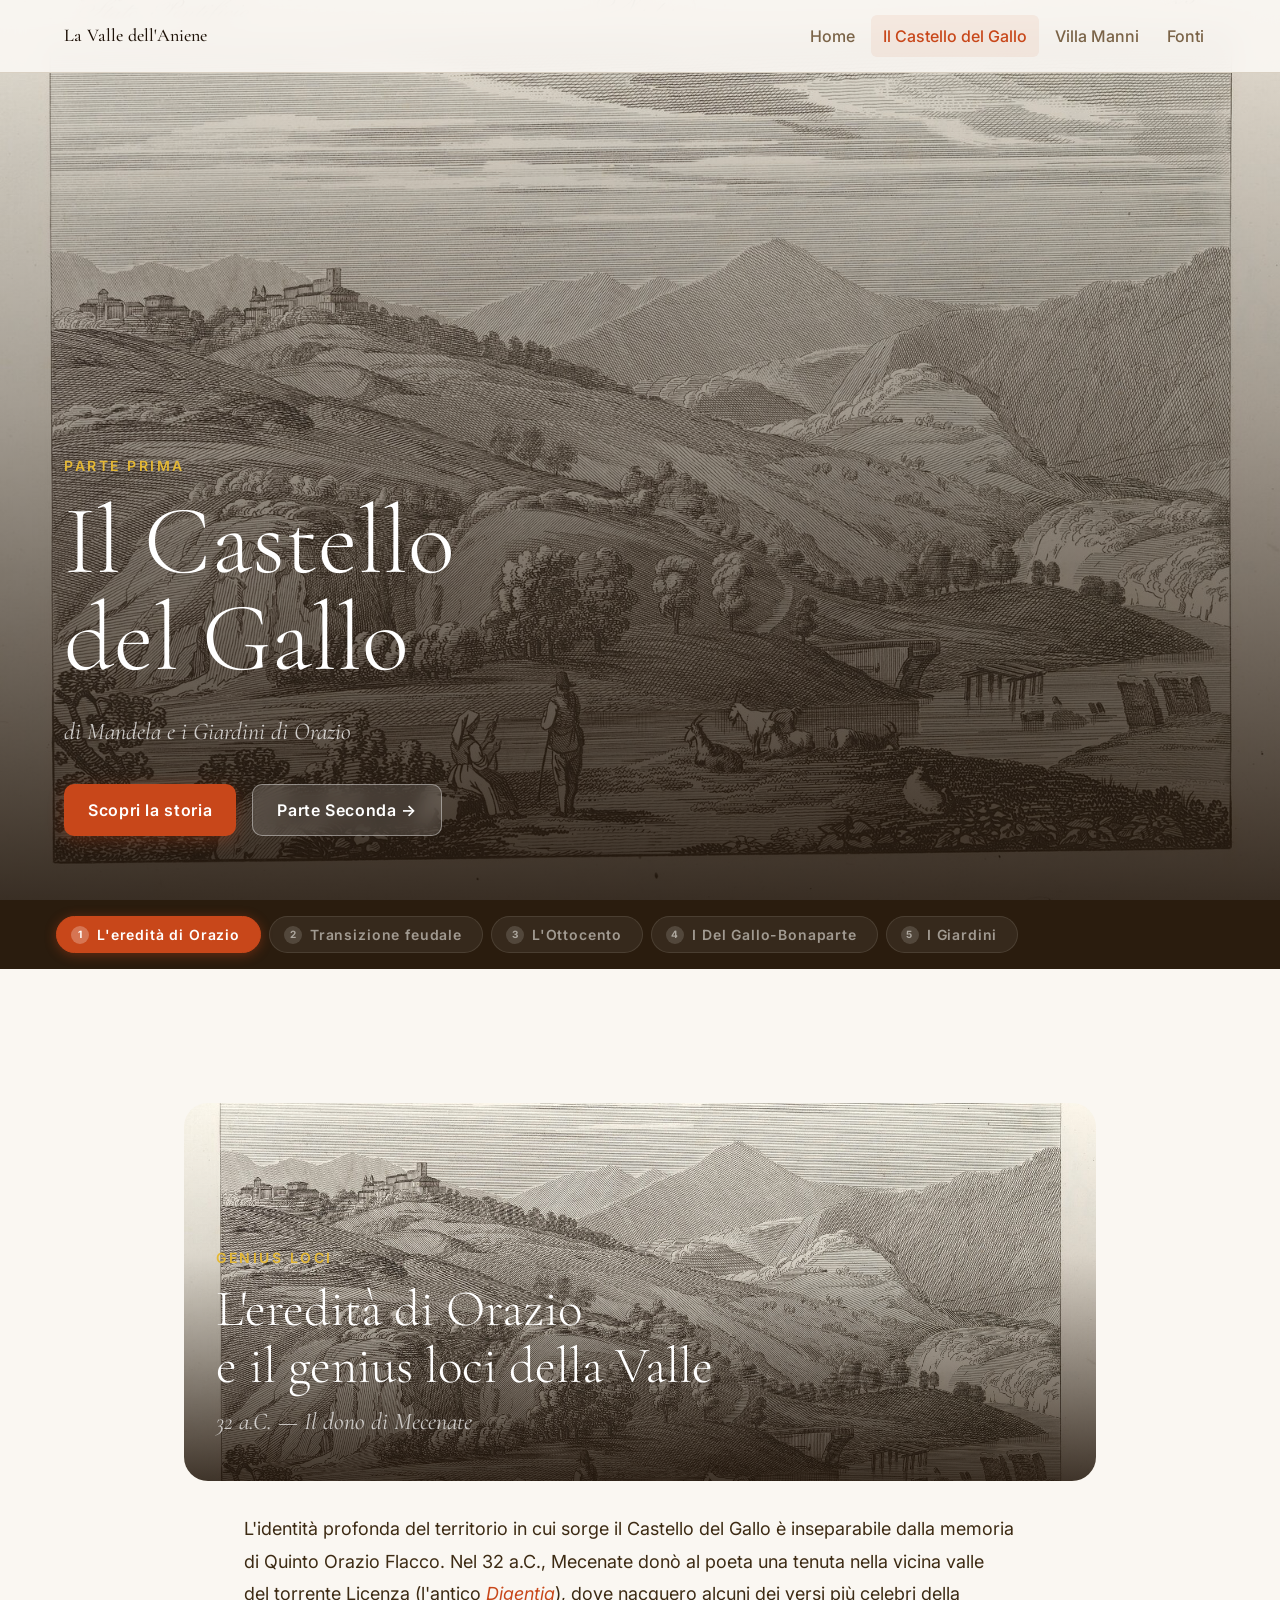
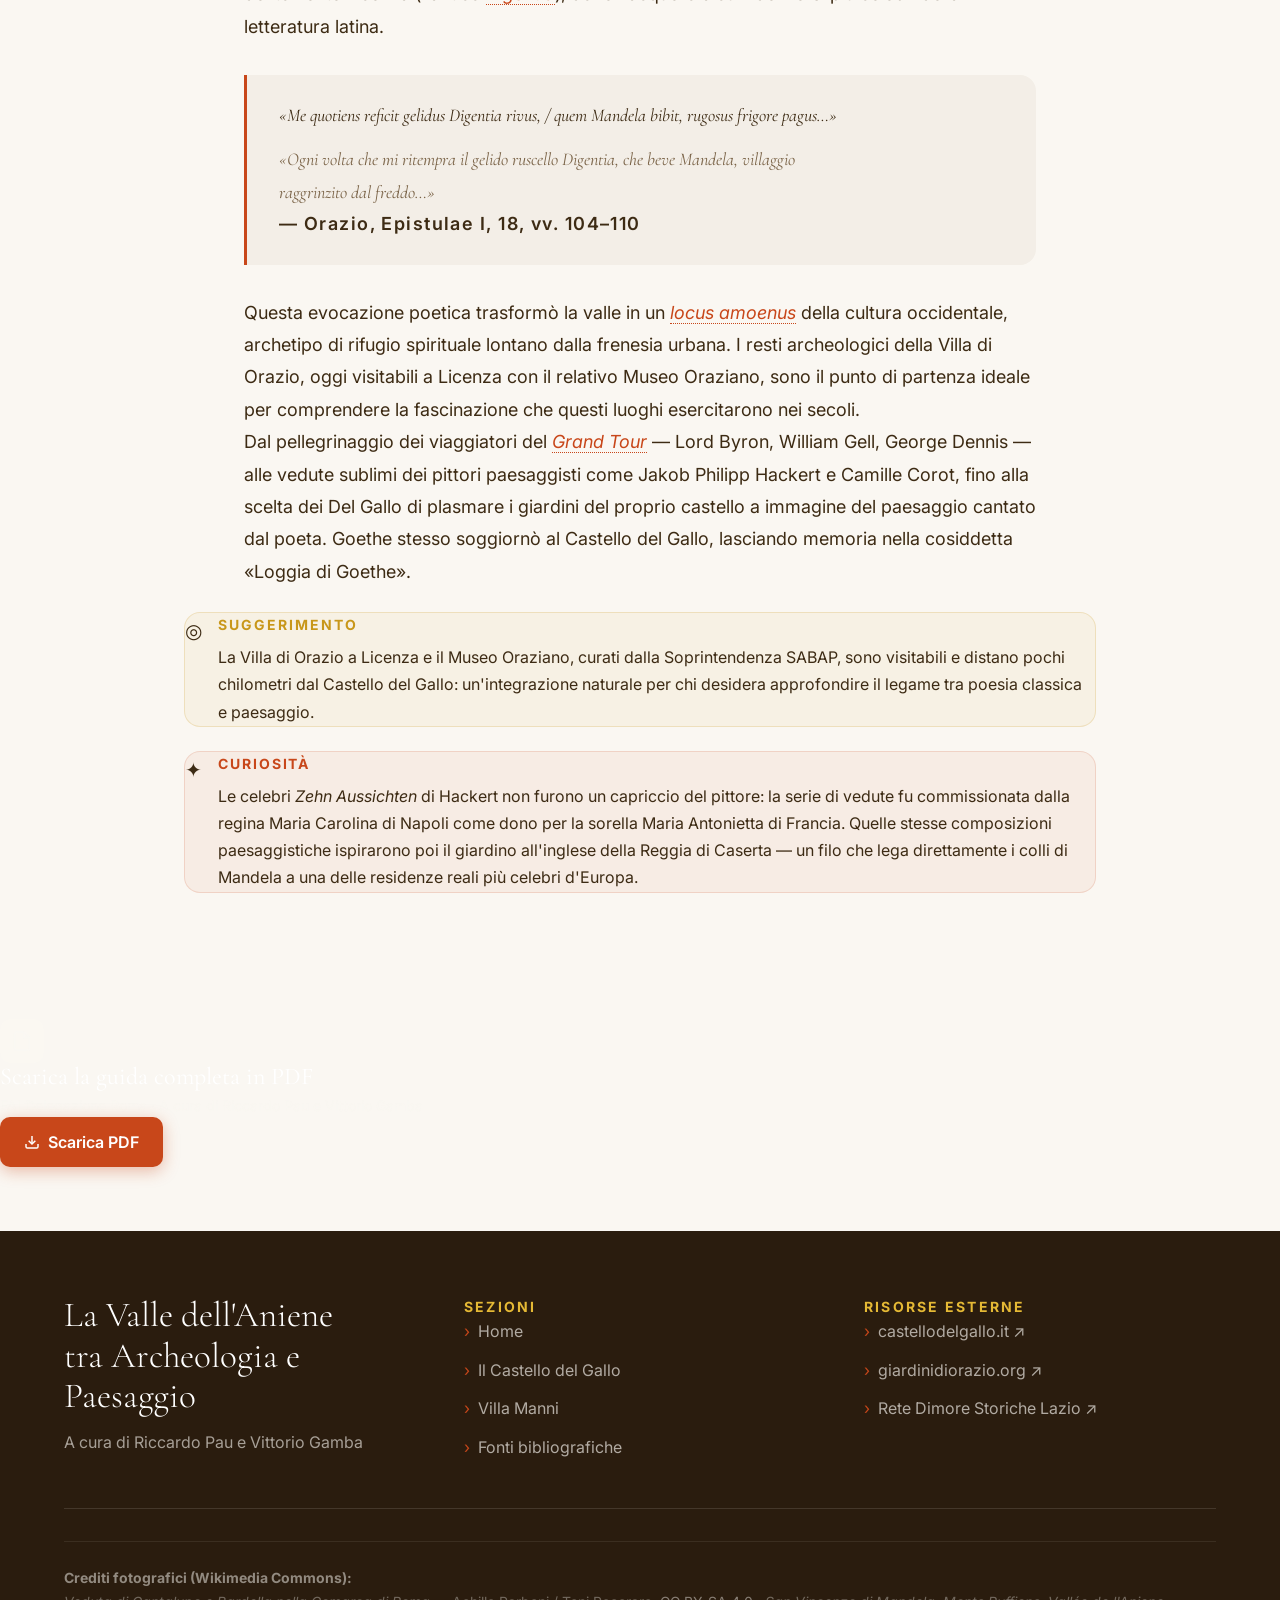
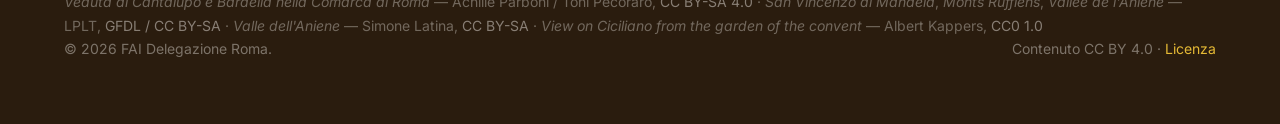
==== parte-prima.html @ 8fbff238 "Sito completo: Valle dell'Aniene — Guida Culturale FAI" ====
<!DOCTYPE html>
<html lang="it" data-theme="light">
<head>
  <meta charset="UTF-8"/>
  <meta name="viewport" content="width=device-width, initial-scale=1.0"/>
  <meta name="description" content="Il Castello del Gallo di Mandela e i Giardini di Orazio — Evoluzione storica, architettonica e paesaggistica nella Valle dell'Aniene."/>
  <title>Parte Prima — Il Castello del Gallo | FAI Valle dell'Aniene</title>
  <link rel="preconnect" href="https://fonts.googleapis.com"/>
  <link rel="preconnect" href="https://fonts.gstatic.com" crossorigin/>
  <link href="https://fonts.googleapis.com/css2?family=Cormorant+Garamond:ital,wght@0,300;0,400;0,500;0,600;1,300;1,400;1,500&family=Inter:wght@300;400;500;600&display=swap" rel="stylesheet"/>
  <link rel="stylesheet" href="css/style.css"/>
</head>
<body>

<!-- ══ HEADER ══════════════════════════════════════════════ -->
<header class="site-header" role="banner">
  <nav class="nav-inner" aria-label="Navigazione principale">
    <a href="index.html" class="nav-logo" aria-label="Valle dell'Aniene, homepage">
      <span class="nav-logo-text">
        <span class="title">La Valle dell'Aniene</span>
      </span>
    </a>
    <ul class="nav-links" role="list">
      <li><a href="index.html">Home</a></li>
      <li><a href="parte-prima.html" class="active">Il Castello del Gallo</a></li>
      <li><a href="parte-seconda.html">Villa Manni</a></li>
      <li><a href="index.html#bibliografia">Fonti</a></li>
    </ul>
    <button class="nav-menu-btn" aria-label="Apri menu" aria-expanded="false">
      <span></span><span></span><span></span>
    </button>
  </nav>
</header>

<!-- ══ HERO PARTE PRIMA ═════════════════════════════════════ -->
<section class="hero" aria-label="Hero Castello del Gallo">
  <div class="hero-bg" style="background-image:url('img/veduta-cantalupo-bardella.jpg')"></div>
  <div class="hero-overlay"></div>
  <div class="hero-content container--wide">
    <p class="hero-label">Parte Prima</p>
    <h1 class="hero-title">Il Castello<br>del Gallo</h1>
    <p class="hero-subtitle">di Mandela e i Giardini di Orazio</p>
    <div class="hero-cta-group">
      <a href="#orazio" class="btn btn-primary">Scopri la storia</a>
      <a href="parte-seconda.html" class="btn btn-outline">Parte Seconda →</a>
    </div>
  </div>
</section>

<!-- ══ TABS NAVIGAZIONE IN-PAGE ═══════════════════════════ -->
<nav class="sticky-tabs" aria-label="Sezioni della Parte Prima">
  <div class="tabs-inner">
    <button class="tab-btn active" data-tab="tab-orazio"><span class="tab-btn-num">1</span>L'eredità di Orazio</button>
    <button class="tab-btn" data-tab="tab-feudale"><span class="tab-btn-num">2</span>Transizione feudale</button>
    <button class="tab-btn" data-tab="tab-ottocento"><span class="tab-btn-num">3</span>L'Ottocento</button>
    <button class="tab-btn" data-tab="tab-dinasti"><span class="tab-btn-num">4</span>I Del Gallo-Bonaparte</button>
    <button class="tab-btn" data-tab="tab-giardini"><span class="tab-btn-num">5</span>I Giardini</button>
  </div>
</nav>

<!-- ══ PANNELLO 1 — ORAZIO ══════════════════════════════════ -->
<div class="page-panel active" id="tab-orazio">
  <section class="section section--cream" id="orazio">
    <div class="container">

      <!-- Immagine contestuale -->
      <div class="part-hero reveal" style="min-height:42vh;">
        <div class="part-hero-bg" style="background-image:url('img/veduta-cantalupo-bardella.jpg')"></div>
        <div class="part-hero-overlay"></div>
        <div class="part-hero-content">
          <p class="part-hero-num">Genius Loci</p>
          <h2 class="part-hero-title">L'eredità di Orazio<br>e il genius loci della Valle</h2>
          <p class="part-hero-sub">32 a.C. — Il dono di Mecenate</p>
        </div>
      </div>

      <div class="article-body">
        <p class="reveal">L'identità profonda del territorio in cui sorge il Castello del Gallo è inseparabile dalla memoria di Quinto Orazio Flacco. Nel 32 a.C., Mecenate donò al poeta una tenuta nella vicina valle del torrente Licenza (l'antico <span class="term" title="Affluente della Licenza, citato da Orazio nelle Epistole">Digentia</span>), dove nacquero alcuni dei versi più celebri della letteratura latina.</p>

        <div class="quote-block reveal">
          <p class="quote-text">«Me quotiens reficit gelidus Digentia rivus, / quem Mandela bibit, rugosus frigore pagus…»</p>
          <p class="quote-text" style="font-size:var(--text-base); margin-top:var(--sp-3); color:var(--text-muted);">«Ogni volta che mi ritempra il gelido ruscello Digentia, che beve Mandela, villaggio raggrinzito dal freddo…»</p>
          <p class="quote-source">— Orazio, Epistulae I, 18, vv. 104–110</p>
        </div>

        <p class="reveal">Questa evocazione poetica trasformò la valle in un <span class="term" title="Luogo ameno: paesaggio idilliaco della letteratura classica">locus amoenus</span> della cultura occidentale, archetipo di rifugio spirituale lontano dalla frenesia urbana. I resti archeologici della Villa di Orazio, oggi visitabili a Licenza con il relativo Museo Oraziano, sono il punto di partenza ideale per comprendere la fascinazione che questi luoghi esercitarono nei secoli.</p>

        <p class="reveal">Dal pellegrinaggio dei viaggiatori del <span class="term" title="Viaggio culturale europeo del XVII-XIX sec.">Grand Tour</span> — Lord Byron, William Gell, George Dennis — alle vedute sublimi dei pittori paesaggisti come Jakob Philipp Hackert e Camille Corot, fino alla scelta dei Del Gallo di plasmare i giardini del proprio castello a immagine del paesaggio cantato dal poeta. Goethe stesso soggiornò al Castello del Gallo, lasciando memoria nella cosiddetta «Loggia di Goethe».</p>
      </div>

      <div class="callout callout--suggerimento reveal">
        <span class="callout-icon">◎</span>
        <div>
          <p class="callout-label">Suggerimento</p>
          <p class="callout-text">La Villa di Orazio a Licenza e il Museo Oraziano, curati dalla Soprintendenza SABAP, sono visitabili e distano pochi chilometri dal Castello del Gallo: un'integrazione naturale per chi desidera approfondire il legame tra poesia classica e paesaggio.</p>
        </div>
      </div>

      <div class="callout callout--curiosita reveal">
        <span class="callout-icon">✦</span>
        <div>
          <p class="callout-label">Curiosità</p>
          <p class="callout-text">Le celebri <em>Zehn Aussichten</em> di Hackert non furono un capriccio del pittore: la serie di vedute fu commissionata dalla regina Maria Carolina di Napoli come dono per la sorella Maria Antonietta di Francia. Quelle stesse composizioni paesaggistiche ispirarono poi il giardino all'inglese della Reggia di Caserta — un filo che lega direttamente i colli di Mandela a una delle residenze reali più celebri d'Europa.</p>
        </div>
      </div>

    </div>
  </section>
</div>

<!-- ══ PANNELLO 2 — FEUDALE ════════════════════════════════ -->
<div class="page-panel" id="tab-feudale">
  <section class="section section--cream" id="feudale">
    <div class="container">
      <div class="section-header">
        <p class="section-label reveal">Storia medievale</p>
        <h2 class="section-title reveal">Transizione feudale:<br>da Bardella a Mandela</h2>
      </div>

      <div class="cards-grid">
        <article class="card-3d">
          <img class="card-img" src="img/san-vincenzo-mandela.jpg" alt="Mandela — borgo medievale" loading="lazy"/>
          <div class="card-body">
            <span class="card-tag">XII sec.</span>
            <h3 class="card-title">L'egemonia Orsini</h3>
            <p class="card-text">Con l'abbandono della villa imperiale e l'insediamento di cenobi nell'orbita dell'Abbazia di Subiaco, i centri di potere si spostarono alle alture impervie. Alla fine del XII secolo, papa Celestino III concesse il castello in feudo agli Orsini di Vicovaro.</p>
          </div>
        </article>

        <article class="card-3d">
          <img class="card-img" src="img/san-vincenzo-mandela.jpg" alt="Castello del Gallo, torre medievale" loading="lazy"/>
          <div class="card-body">
            <span class="card-tag">XVII sec.</span>
            <h3 class="card-title">La grande crisi finanziaria</h3>
            <p class="card-text">Nel XVII secolo gli Orsini, oberati dai debiti, cedettero i feudi. Nel 1650, la famiglia Palazzolo acquisì i diritti su Bardella e Cantalupo. Nel 1659, Margherita Palazzolo rivendette alla famiglia portoghese dei Nunez Sanchez, elevata a marchesato.</p>
          </div>
        </article>
      </div>

      <div class="article-body">
        <div class="callout callout--curiosita reveal">
          <span class="callout-icon">✦</span>
          <div>
            <p class="callout-label">Curiosità</p>
            <p class="callout-text">Nel 1783, il Castello ospitò papa Pio VI, già abate di Subiaco, a testimonianza del persistente legame tra il maniero e il potere ecclesiastico. Prima degli Orsini, il castello era stato proprietà degli Abati di Subiaco, gravitando nell'orbita delle abbazie di Farfa e Subiaco, entrambe legate alla potente Abbazia di Cluny. Furono i monaci a introdurre la coltivazione dell'olivo: una tradizione ancora viva nelle 1800 piante dell'azienda agricola dei Del Gallo.</p>
          </div>
        </div>

        <p class="reveal">I Nunez trasformarono il maniero in dimora signorile, eressero la <strong>chiesa barocca di San Vincenzo Ferrer</strong> (1726, progetto di Girolamo Theodoli, affreschi di Michelangelo Cerruti e Giovanni Odazzi) e crearono un giardino pensile d'ispirazione persiana e islamica con siepi curate e cisterne medievali.</p>

        <p class="reveal">L'opposizione degli Orsini (1660) innescò un conflitto legale che si trascinò per oltre un secolo e mezzo, risolvendosi solo nel 1821 quando i Nunez persero la titolarità a favore dei fratelli Prosperi.</p>
      </div>
    </div>
  </section>
</div>

<!-- ══ PANNELLO 3 — OTTOCENTO ══════════════════════════════ -->
<div class="page-panel" id="tab-ottocento">
  <section class="section section--cream" id="ottocento">
    <div class="container">
      <div class="section-header">
        <p class="section-label reveal">XIX secolo</p>
        <h2 class="section-title reveal">L'Ottocento:<br>da fortezza a <em>cenacolo romantico</em></h2>
      </div>

      <div class="article-body">
        <h2 class="reveal">L'ingresso dei Del Gallo</h2>
        <p class="reveal">Nel 1835, i Prosperi rinunciarono ai propri diritti a favore del Marchese Del Gallo, che aveva già acquisito il feudo di Roccagiovine nel 1824. Con i nuovi proprietari — insigniti del predicato «Del Gallo di Roccagiovine» — il borgo abbandonò il nome medievale di Bardella per recuperare ufficialmente il <strong>toponimo oraziano di Mandela</strong>.</p>

        <h2 class="reveal">L'innesto della dinastia Bonaparte</h2>
        <p class="reveal">Il punto di svolta culturale si materializzò con il matrimonio del marchese Alessandro Del Gallo di Roccagiovine (Roma 1826 – Roma 1892) con <strong>Giulia Bonaparte</strong> (Villa Paolina, Roma, 6 giugno 1830 – Roma, 28 ottobre 1900). Il suo casato la poneva all'incrocio di due rami napoleonidi: per parte paterna era nipote di Luciano Bonaparte, principe di Canino; per parte materna discendeva da Giuseppe Bonaparte, re di Napoli e di Spagna. Questa doppia ascendenza la rendeva cugina di Napoleone III.</p>

        <div class="callout callout--curiosita reveal">
          <span class="callout-icon">✦</span>
          <div>
            <p class="callout-label">Curiosità</p>
            <p class="callout-text">Sotto la chiesa di San Vincenzo Ferrer si trova la cripta della famiglia Del Gallo, dove riposano figure di rilievo nella storia di Roma e d'Europa: Luigi del Gallo, grande mecenate della Roma ottocentesca; Julie Bonaparte, fondatrice del celebre salotto letterario; e un altro Luigi, vescovo e segretario personale di quattro pontefici. Lo «Scalone Egizio» evoca la passione della famiglia per i viaggi esotici.</p>
          </div>
        </div>
      </div>
    </div>
  </section>
</div>

<!-- ══ PANNELLO 4 — DINASTI ════════════════════════════════ -->
<div class="page-panel" id="tab-dinasti">
  <section class="section section--cream" id="dinasti">
    <div class="container">
      <div class="section-header">
        <p class="section-label reveal">Il salotto europeo</p>
        <h2 class="section-title reveal">Julie Bonaparte<br>e il <em>cenacolo intellettuale</em></h2>
      </div>

      <div class="part-hero reveal">
        <div class="part-hero-bg" style="background-image:url('img/veduta-cantalupo-bardella.jpg')"></div>
        <div class="part-hero-overlay"></div>
        <div class="part-hero-content">
          <p class="part-hero-num">1850 – 1900</p>
          <h2 class="part-hero-title">Il salotto europeo di Julie</h2>
          <p class="part-hero-sub">142 rue de Grenelle-Saint-Germain, Parigi</p>
        </div>
      </div>

      <div class="article-body">
        <p class="reveal">Formatasi in un ambiente di intenso fermento intellettuale, Julie costruì nel corso degli anni Cinquanta e Sessanta un <strong>salotto di prima grandezza</strong> nel suo hôtel particulier al 142 di rue de Grenelle-Saint-Germain a Parigi, dove ogni venerdì sera si davano convegno l'Imperatrice Eugenia in persona, ministri, diplomatici e letterati.</p>

        <p class="reveal">Tra i frequentatori documentati: lo storico e filosofo <strong>Ernest Renan</strong>, il critico Charles-Augustin Sainte-Beuve, lo scrittore Jules Barbey d'Aurevilly e il ministro Adolphe Billault. Liszt e Gounod sono tradizionalmente citati tra gli ospiti musicali.</p>

        <div class="callout callout--curiosita reveal">
          <span class="callout-icon">✦</span>
          <div>
            <p class="callout-label">Curiosità</p>
            <p class="callout-text">Ernest Renan fu tra i più assidui frequentatori. La sua devozione al luogo è rimasta impressa nella risposta che diede nel 1877 a un giornalista che gli chiedeva se fosse bonapartista: «Je suis surtout roccagioviniste». La corrispondenza tra Julie e Renan è conservata al Musée de la Vie Romantique di Parigi. Il borgo di Mandela gli ha dedicato la propria biblioteca comunale.</p>
          </div>
        </div>

        <p class="reveal">Con la caduta di Napoleone III nel settembre 1870, Alessandro e Julie lasciarono Parigi. Il salotto si sdoppiò: nella stagione invernale trovò dimora stabile nel Palazzo Roccogiovine al Foro Traiano a Roma, mentre in estate si trasferiva nel <strong>Giardino d'Inverno del castello di Mandela</strong>. Dal 1870 al 1900, Julie riunì i direttori e i pensionari dell'Académie de France à Rome e i più influenti intellettuali francesi di passaggio nella capitale.</p>

        <div class="callout callout--curiosita reveal">
          <span class="callout-icon">✦</span>
          <div>
            <p class="callout-label">Curiosità</p>
            <p class="callout-text">Il figlio primogenito Luciano Del Gallo di Roccagiovine (1853–1917) fu fondatore della Scuola Militare equestre di Tor di Quinto — per la quale donò i cinquanta ettari di terreno — e Senatore del Regno. Nel 1897 sposò la contessa Valeria von Wagner (Stoccarda 1870 – Roma 1943), nipote del poeta Johann Wolfgang von Goethe.</p>
          </div>
        </div>

        <p class="reveal">Nella sala da pranzo del castello è conservato il <strong>fortepiano proveniente dal Palais des Tuileries</strong>, dono di Napoleone III alla cugina.</p>
      </div>
    </div>
  </section>
</div>

<!-- ══ PANNELLO 5 — GIARDINI ═══════════════════════════════ -->
<div class="page-panel" id="tab-giardini">
  <section class="section section--cream" id="giardini">
    <div class="container">
      <div class="section-header">
        <p class="section-label reveal">Il paesaggio</p>
        <h2 class="section-title reveal">I nuovi «Giardini di Orazio»:<br><em>il mito che si fa botanica</em></h2>
      </div>

      <div class="article-body">
        <p class="reveal">L'eredità più duratura dell'avvento dei Del Gallo-Bonaparte è di natura paesaggistica. Quando nel 1870 Alessandro e Julie lasciarono Parigi, decisero di ridisegnare il terreno attorno al castello. Sulle pendici della collina concepirono un <strong>bosco romantico d'ispirazione francese</strong>, mentre più in alto progettarono un giardino paesaggistico all'inglese fondato sull'estetica del <span class="term" title="Categoria estetica del XVIII sec.: grandiosità che suscita timore reverenziale">sublime</span> e del <span class="term" title="Categoria estetica del XVIII sec.: bellezza pittoresca e irregolare">pittoresco</span>.</p>

        <p class="reveal">L'impianto arboreo fu delineato con imponenti quinte scenografiche di alberi ad alto fusto, sapientemente disposti per guidare lo sguardo verso i monti circostanti. Furono piantati fitti filari di cipressi e, soprattutto, una vastissima concentrazione di lecci e querce destinati a diventare ultrasecolari. Questa composizione <strong>specchiava la vegetazione evocata da Orazio</strong> nelle Epistole, dove il poeta citava le querce e i lecci che «fornivano ghiande alla mandria e fitta ombra al padrone».</p>

        <div class="gallery">
          <div class="gallery-item">
            <img src="img/valle-aniene-panorama.jpg" alt="Giardini di Orazio, Mandela" loading="lazy"/>
          </div>
          <div class="gallery-item">
            <img src="img/san-vincenzo-mandela.jpg" alt="Mandela, veduta" loading="lazy"/>
          </div>
          <div class="gallery-item">
            <img src="img/valle-aniene-panorama.jpg" alt="Val d'Aniene" loading="lazy"/>
          </div>
        </div>

        <h2 class="reveal">Il Roseto Bonaparte</h2>
        <p class="reveal">All'interno delle mura, per iniziativa personale di Julie, fu istituito il <strong>Roseto Bonaparte</strong>: uno spazio di raccoglimento floreale di matrice francese che accostava il rigore delle rovine medievali all'estetica effimera della fioritura delle rose. Il roseto è attualmente in fase di restauro con fondi PNRR, con varietà di rose antiche e rare provenienti dal Castello della Malmaison, dimora di Giuseppina Beauharnais.</p>

        <div class="callout callout--suggerimento reveal">
          <span class="callout-icon">◎</span>
          <div>
            <p class="callout-label">Suggerimento</p>
            <p class="callout-text">Il Castello del Gallo è valorizzato dalla <strong>Rete Dimore Storiche Lazio</strong> e dal circuito dei <strong>Grandi Giardini Italiani</strong>. Visitabile tramite visite guidate ed eventi culturali. Sito ufficiale: <a href="https://www.castellodelgallo.it" target="_blank" rel="noopener" style="color:var(--fai-orange)">castellodelgallo.it</a></p>
          </div>
        </div>
      </div>
    </div>
  </section>
</div>


    <!-- PDF Download -->
    <div class="pdf-bar reveal">
      <div class="pdf-icon">
        <svg width="22" height="22" viewBox="0 0 24 24" fill="none" stroke="rgba(250,247,242,0.80)" stroke-width="1.8">
          <path d="M14 2H6a2 2 0 0 0-2 2v16a2 2 0 0 0 2 2h12a2 2 0 0 0 2-2V8z"/><polyline points="14 2 14 8 20 8"/>
        </svg>
      </div>
      <p class="pdf-bar-title">Scarica la guida completa in PDF</p>
      <p class="pdf-bar-meta">FAI Delegazione Roma &middot; A cura di Riccardo Pau e Vittorio Gamba</p>
      <a href="guida-valle-aniene.pdf" download="Guida-Valle-Aniene-FAI.pdf" class="btn-pdf">
        <svg width="16" height="16" viewBox="0 0 24 24" fill="none" stroke="currentColor" stroke-width="2.2">
          <path d="M21 15v4a2 2 0 0 1-2 2H5a2 2 0 0 1-2-2v-4"/>
          <polyline points="7 10 12 15 17 10"/>
          <line x1="12" y1="15" x2="12" y2="3"/>
        </svg>
        Scarica PDF
      </a>
    </div>    </div>
    <div style="padding-bottom:var(--sp-16);"></div>

<!-- ══ LIGHTBOX ═════════════════════════════════════════════ -->
<div class="lightbox" role="dialog" aria-label="Visualizzatore immagine">
  <button class="lightbox-close" aria-label="Chiudi">✕</button>
  <img class="lightbox-img" src="" alt=""/>
</div>

<!-- ══ FOOTER ════════════════════════════════════════════════ -->
<footer class="site-footer" role="contentinfo">
  <div class="footer-inner">
    <div class="footer-top">
      <div class="footer-brand">
        <p class="footer-brand-name">La Valle dell'Aniene<br>tra Archeologia e Paesaggio</p>
        <p class="footer-tagline">A cura di Riccardo Pau e Vittorio Gamba</p>
      </div>
      <div>
        <p class="footer-col-title">Sezioni</p>
        <ul class="footer-links" role="list">
          <li><a href="index.html">Home</a></li>
          <li><a href="parte-prima.html">Il Castello del Gallo</a></li>
          <li><a href="parte-seconda.html">Villa Manni</a></li>
          <li><a href="index.html#bibliografia">Fonti bibliografiche</a></li>
        </ul>
      </div>
      <div>
        <p class="footer-col-title">Risorse esterne</p>
        <ul class="footer-links" role="list">
          <li><a href="https://www.castellodelgallo.it" target="_blank" rel="noopener">castellodelgallo.it ↗</a></li>
          <li><a href="https://www.giardinidiorazio.org" target="_blank" rel="noopener">giardinidiorazio.org ↗</a></li>
          <li><a href="https://www.retedimorestorichelazio.it" target="_blank" rel="noopener">Rete Dimore Storiche Lazio ↗</a></li>
        </ul>
      </div>
    </div>
    <div class="footer-credits" style="padding-top:var(--sp-6);border-top:1px solid rgba(250,247,242,0.08);margin-top:var(--sp-6);">
      <p style="font-size:var(--text-xs);color:rgba(250,247,242,0.35);line-height:1.7;">
        <strong style="color:rgba(250,247,242,0.50);">Crediti fotografici (Wikimedia Commons):</strong><br>
        <em>Veduta di Cantalupo e Bardella nella Comarca di Roma</em> — Achille Parboni / Toni Pecoraro, 
        <a href="https://commons.wikimedia.org/wiki/File:Veduta_di_Cantalupo_e_Bardella_nella_Comarca_di_Roma.jpg" target="_blank" rel="noopener" style="color:rgba(250,247,242,0.45);">CC BY-SA 4.0</a> ·
        <em>San Vincenzo di Mandela</em>, <em>Monts Ruffiens</em>, <em>Vallée de l'Aniene</em> — LPLT, 
        <a href="https://commons.wikimedia.org/wiki/Commons:GNU_Free_Documentation_License" target="_blank" rel="noopener" style="color:rgba(250,247,242,0.45);">GFDL / CC BY-SA</a> ·
        <em>Valle dell'Aniene</em> — Simone Latina, 
        <a href="https://creativecommons.org/licenses/by-sa/4.0/" target="_blank" rel="noopener" style="color:rgba(250,247,242,0.45);">CC BY-SA</a> ·
        <em>View on Ciciliano from the garden of the convent</em> — Albert Kappers, 
        <a href="https://creativecommons.org/publicdomain/zero/1.0/" target="_blank" rel="noopener" style="color:rgba(250,247,242,0.45);">CC0 1.0</a>
      </p>
    </div>
    <div class="footer-bottom">
      <p class="footer-copyright">© 2026 FAI Delegazione Roma.</p>
      <p class="footer-license">Contenuto CC BY 4.0 · <a href="https://creativecommons.org/licenses/by/4.0/deed.it" target="_blank" rel="noopener">Licenza</a></p>
    </div>
  </div>
</footer>

<button class="back-to-top" aria-label="Torna in cima">
  <svg width="20" height="20" viewBox="0 0 24 24" fill="none" stroke="currentColor" stroke-width="2.5"><path d="M18 15l-6-6-6 6"/></svg>
</button>

<script src="js/main.js"></script>
</body>
</html>
---- css/style.css ----
/* =========================================================
   FAI — La Valle dell'Aniene tra Archeologia e Paesaggio
   Palette FAI: Arancio #C8471A + Avorio/Crema + Marrone scuro
   ========================================================= */

/* ── FONT ─────────────────────────────────────────────── */
@import url('https://fonts.googleapis.com/css2?family=Cormorant+Garamond:ital,wght@0,300;0,400;0,500;0,600;1,300;1,400;1,500&family=Inter:wght@300;400;500;600&display=swap');

/* ── TOKENS ───────────────────────────────────────────── */
:root {
  /* Colori FAI */
  --fai-orange:   #C8471A;
  --fai-orange-d: #9E3210;
  --fai-orange-l: #E8632E;
  --fai-cream:    #FAF7F2;
  --fai-cream-2:  #F3EEE7;
  --fai-cream-3:  #E9E2D7;
  --fai-brown:    #2A1C0E;
  --fai-brown-m:  #5C3D1A;
  --fai-brown-l:  #8B6239;
  --fai-gold:     #C8971A;
  --fai-gold-l:   #E5B935;
  --fai-divider:  #D9D0C2;

  /* Text */
  --text-primary:  #1E1208;
  --text-body:     #3D2B14;
  --text-muted:    #7A6347;
  --text-faint:    #B09A7E;
  --text-inverse:  #FAF7F2;

  /* Type scale */
  --text-xs:   clamp(0.75rem,  0.7rem + 0.25vw, 0.875rem);
  --text-sm:   clamp(0.875rem, 0.8rem + 0.35vw, 1rem);
  --text-base: clamp(1rem,     0.95rem + 0.25vw, 1.125rem);
  --text-lg:   clamp(1.125rem, 1rem + 0.75vw,   1.5rem);
  --text-xl:   clamp(1.5rem,   1.2rem + 1.25vw,  2.25rem);
  --text-2xl:  clamp(2rem,     1.2rem + 2.5vw,   3.5rem);
  --text-3xl:  clamp(2.5rem,   1rem + 4vw,       5rem);
  --text-hero: clamp(3rem,     0.5rem + 7vw,     7rem);

  /* Spacing */
  --sp-1: 0.25rem; --sp-2: 0.5rem;  --sp-3: 0.75rem;
  --sp-4: 1rem;    --sp-6: 1.5rem;  --sp-8: 2rem;
  --sp-10: 2.5rem; --sp-12: 3rem;   --sp-16: 4rem;
  --sp-20: 5rem;   --sp-24: 6rem;   --sp-32: 8rem;

  /* Radii & shadows */
  --r-sm:  0.375rem;
  --r-md:  0.625rem;
  --r-lg:  1rem;
  --r-xl:  1.5rem;
  --shadow-card: 0 4px 24px rgba(42,28,14,0.10), 0 1px 4px rgba(42,28,14,0.06);
  --shadow-hover: 0 16px 48px rgba(42,28,14,0.18), 0 4px 12px rgba(42,28,14,0.10);
  --transition: 260ms cubic-bezier(0.16,1,0.3,1);

  /* Layout */
  --content-narrow:  640px;
  --content-default: 960px;
  --content-wide:    1200px;

  /* Fonts */
  --font-display: 'Cormorant Garamond', Georgia, serif;
  --font-body:    'Inter', system-ui, sans-serif;
}

/* ── RESET ────────────────────────────────────────────── */
*,*::before,*::after { box-sizing:border-box; margin:0; padding:0; }
html {
  -webkit-font-smoothing: antialiased;
  text-size-adjust: none;
  scroll-behavior: smooth;
  scroll-padding-top: 80px;
}
body {
  font-family: var(--font-body);
  font-size: var(--text-base);
  color: var(--text-body);
  background: var(--fai-cream);
  min-height: 100dvh;
  line-height: 1.65;
}
img, video { display:block; max-width:100%; height:auto; }
h1,h2,h3,h4,h5,h6 { text-wrap:balance; line-height:1.15; font-family:var(--font-display); }
p,li,figcaption { text-wrap:pretty; }
ul[role=list],ol[role=list] { list-style:none; }
button { cursor:pointer; background:none; border:none; font:inherit; color:inherit; }
a { color:inherit; text-decoration:none; }

@media (prefers-reduced-motion:reduce) {
  *,*::before,*::after {
    animation-duration:.01ms!important; transition-duration:.01ms!important;
  }
}

/* ── UTILITY ──────────────────────────────────────────── */
.container {
  width:100%; max-width:var(--content-default);
  margin-inline:auto; padding-inline:var(--sp-6);
}
.container--wide { max-width:var(--content-wide); }
.container--narrow { max-width:var(--content-narrow); }
.sr-only { position:absolute;width:1px;height:1px;padding:0;margin:-1px;overflow:hidden;clip:rect(0,0,0,0);white-space:nowrap;border-width:0; }

/* ── HEADER / NAV ─────────────────────────────────────── */
.site-header {
  position: fixed;
  top: 0; left: 0; right: 0;
  z-index: 100;
  background: rgba(250,247,242,0.92);
  backdrop-filter: blur(12px);
  -webkit-backdrop-filter: blur(12px);
  border-bottom: 1px solid var(--fai-divider);
  transition: box-shadow var(--transition);
}
.site-header.scrolled { box-shadow: 0 2px 20px rgba(42,28,14,0.10); }

.nav-inner {
  display: flex;
  align-items: center;
  gap: var(--sp-8);
  height: 72px;
  max-width: var(--content-wide);
  margin-inline: auto;
  padding-inline: var(--sp-6);
}

.nav-logo {
  display: flex;
  align-items: center;
  gap: var(--sp-3);
  flex-shrink: 0;
  text-decoration: none;
}
.nav-logo-icon {
  display: none;
}
.nav-logo-text {
  display: flex;
  flex-direction: column;
  line-height: 1.1;
}
.nav-logo-text .label {
  display: none;
}
.nav-logo-text .title {
  font-size: var(--text-base);
  font-family: var(--font-display);
  font-weight: 500;
  color: var(--text-primary);
  letter-spacing: 0.01em;
}

.nav-links {
  display: flex;
  align-items: center;
  gap: var(--sp-1);
  margin-left: auto;
  list-style: none;
}
.nav-links a {
  display: block;
  padding: var(--sp-2) var(--sp-3);
  font-size: var(--text-sm);
  font-weight: 500;
  color: var(--text-muted);
  border-radius: var(--r-sm);
  transition: color var(--transition), background var(--transition);
}
.nav-links a:hover, .nav-links a.active {
  color: var(--fai-orange);
  background: rgba(200,71,26,0.07);
}

.nav-menu-btn {
  display: none;
  flex-direction: column;
  gap: 5px;
  width: 32px; height: 32px;
  align-items: center;
  justify-content: center;
  border-radius: var(--r-sm);
  margin-left: auto;
}
.nav-menu-btn span {
  display: block;
  width: 22px; height: 2px;
  background: var(--text-primary);
  border-radius: 2px;
  transition: transform var(--transition), opacity var(--transition);
}
.nav-menu-btn.open span:nth-child(1) { transform: translateY(7px) rotate(45deg); }
.nav-menu-btn.open span:nth-child(2) { opacity: 0; }
.nav-menu-btn.open span:nth-child(3) { transform: translateY(-7px) rotate(-45deg); }

@media (max-width: 768px) {
  .nav-links {
    display: none;
    position: fixed;
    top: 72px; left: 0; right: 0;
    background: var(--fai-cream);
    border-bottom: 1px solid var(--fai-divider);
    flex-direction: column;
    align-items: stretch;
    gap: 0;
    padding: var(--sp-4);
    box-shadow: 0 8px 24px rgba(42,28,14,0.10);
  }
  .nav-links.open { display: flex; }
  .nav-links a { padding: var(--sp-3) var(--sp-4); font-size: var(--text-base); }
  .nav-menu-btn { display: flex; }
}

/* ── HERO ─────────────────────────────────────────────── */
.hero {
  position: relative;
  min-height: 100svh;
  display: flex;
  align-items: flex-end;
  overflow: hidden;
}
.hero-bg {
  position: absolute;
  inset: 0;
  background-size: cover;
  background-position: center;
  background-repeat: no-repeat;
  transform: scale(1.04);
  transition: transform 8s ease;
}
.hero.visible .hero-bg { transform: scale(1); }
.hero-overlay {
  position: absolute;
  inset: 0;
  background: linear-gradient(
    to top,
    rgba(30,18,8,0.88) 0%,
    rgba(30,18,8,0.40) 55%,
    rgba(30,18,8,0.10) 100%
  );
}
.hero-content {
  position: relative;
  z-index: 2;
  padding: var(--sp-20) var(--sp-6) var(--sp-16);
  max-width: var(--content-wide);
  margin-inline: auto;
  width: 100%;
}
.hero-label {
  display: inline-block;
  font-size: var(--text-xs);
  font-family: var(--font-body);
  font-weight: 600;
  letter-spacing: 0.18em;
  text-transform: uppercase;
  color: var(--fai-gold-l);
  margin-bottom: var(--sp-4);
  opacity: 0;
  transform: translateY(20px);
  transition: opacity 0.8s ease 0.3s, transform 0.8s ease 0.3s;
}
.hero.visible .hero-label { opacity: 1; transform: translateY(0); }
.hero-title {
  font-size: var(--text-hero);
  font-family: var(--font-display);
  font-weight: 300;
  color: #fff;
  line-height: 1.0;
  margin-bottom: var(--sp-6);
  opacity: 0;
  transform: translateY(30px);
  transition: opacity 0.9s ease 0.5s, transform 0.9s ease 0.5s;
  max-width: 900px;
}
.hero.visible .hero-title { opacity: 1; transform: translateY(0); }
.hero-subtitle {
  font-size: var(--text-lg);
  font-family: var(--font-display);
  font-style: italic;
  color: rgba(255,255,255,0.75);
  margin-bottom: var(--sp-8);
  max-width: 680px;
  opacity: 0;
  transform: translateY(24px);
  transition: opacity 0.9s ease 0.7s, transform 0.9s ease 0.7s;
}
.hero.visible .hero-subtitle { opacity: 1; transform: translateY(0); }
.hero-cta-group {
  display: flex;
  gap: var(--sp-4);
  flex-wrap: wrap;
  opacity: 0;
  transform: translateY(20px);
  transition: opacity 0.9s ease 0.9s, transform 0.9s ease 0.9s;
}
.hero.visible .hero-cta-group { opacity: 1; transform: translateY(0); }

/* ── BUTTONS ──────────────────────────────────────────── */
.btn {
  display: inline-flex;
  align-items: center;
  gap: var(--sp-2);
  padding: var(--sp-3) var(--sp-6);
  font-size: var(--text-sm);
  font-weight: 600;
  letter-spacing: 0.04em;
  border-radius: var(--r-md);
  transition: background var(--transition), color var(--transition), box-shadow var(--transition), transform var(--transition);
}
.btn:hover { transform: translateY(-2px); }
.btn-primary {
  background: var(--fai-orange);
  color: #fff;
  box-shadow: 0 4px 16px rgba(200,71,26,0.30);
}
.btn-primary:hover {
  background: var(--fai-orange-d);
  box-shadow: 0 8px 24px rgba(200,71,26,0.40);
}
.btn-outline {
  background: rgba(255,255,255,0.12);
  color: #fff;
  border: 1.5px solid rgba(255,255,255,0.40);
  backdrop-filter: blur(8px);
}
.btn-outline:hover {
  background: rgba(255,255,255,0.22);
  border-color: rgba(255,255,255,0.65);
}
.btn-secondary {
  background: var(--fai-cream-2);
  color: var(--fai-orange);
  border: 1.5px solid var(--fai-divider);
}
.btn-secondary:hover {
  background: var(--fai-cream-3);
  box-shadow: var(--shadow-card);
}

/* ── SECTION BASE ─────────────────────────────────────── */
.section {
  padding-block: clamp(var(--sp-16), 8vw, var(--sp-32));
}
.section--cream { background: var(--fai-cream); }
.section--cream2 { background: var(--fai-cream-2); }
.section--dark {
  background: var(--fai-brown);
  color: var(--text-inverse);
}
.section--dark .section-label { color: var(--fai-gold-l); }
.section--dark .section-title { color: #fff; }
.section--dark p { color: rgba(250,247,242,0.82); }

.section-label {
  font-size: var(--text-xs);
  font-weight: 600;
  letter-spacing: 0.18em;
  text-transform: uppercase;
  color: var(--fai-orange);
  margin-bottom: var(--sp-3);
}
.section-title {
  font-family: var(--font-display);
  font-size: var(--text-2xl);
  font-weight: 400;
  color: var(--text-primary);
  margin-bottom: var(--sp-4);
  line-height: 1.1;
}
.section-title em { font-style: italic; color: var(--fai-orange); }
.section-intro {
  font-size: var(--text-base);
  color: var(--text-muted);
  max-width: 68ch;
  line-height: 1.75;
}
.section-header {
  margin-bottom: var(--sp-12);
}

/* Separator ornamental */
.ornament {
  display: flex;
  align-items: center;
  gap: var(--sp-4);
  margin-block: var(--sp-8);
}
.ornament::before,.ornament::after {
  content:'';
  flex:1;
  height:1px;
  background: var(--fai-divider);
}
.ornament-dot {
  width: 8px; height: 8px;
  border-radius: 50%;
  background: var(--fai-orange);
  flex-shrink: 0;
}

/* ── CARD 3D ──────────────────────────────────────────── */
.cards-grid {
  display: grid;
  grid-template-columns: repeat(auto-fill, minmax(300px, 1fr));
  gap: var(--sp-6);
}
.cards-grid--2 { grid-template-columns: repeat(auto-fill, minmax(420px, 1fr)); }

.card-3d {
  background: #fff;
  border-radius: var(--r-xl);
  overflow: hidden;
  box-shadow: var(--shadow-card);
  transform-style: preserve-3d;
  transition: transform var(--transition), box-shadow var(--transition);
  will-change: transform;
  cursor: default;
  /* Initial reveal state */
  opacity: 0;
  transform: translateY(40px) perspective(800px);
}
.card-3d.revealed {
  opacity: 1;
  transform: translateY(0) perspective(800px);
  transition: opacity 0.7s ease, transform 0.7s ease, box-shadow var(--transition);
}
.card-3d:hover {
  transform: perspective(800px) rotateX(3deg) rotateY(-3deg) translateY(-6px);
  box-shadow: var(--shadow-hover);
}

.card-img {
  width: 100%;
  aspect-ratio: 16/10;
  object-fit: cover;
  display: block;
  transition: transform 0.5s ease;
}
.card-3d:hover .card-img { transform: scale(1.04); }
.card-body {
  padding: var(--sp-6);
}
.card-tag {
  display: inline-block;
  font-size: var(--text-xs);
  font-weight: 600;
  letter-spacing: 0.12em;
  text-transform: uppercase;
  color: var(--fai-orange);
  background: rgba(200,71,26,0.08);
  padding: var(--sp-1) var(--sp-3);
  border-radius: var(--r-full, 9999px);
  margin-bottom: var(--sp-3);
}
.card-title {
  font-family: var(--font-display);
  font-size: var(--text-lg);
  font-weight: 500;
  color: var(--text-primary);
  margin-bottom: var(--sp-3);
  line-height: 1.25;
}
.card-text {
  font-size: var(--text-sm);
  color: var(--text-muted);
  line-height: 1.7;
}
.card-footer {
  display: flex;
  align-items: center;
  justify-content: space-between;
  padding: var(--sp-4) var(--sp-6);
  border-top: 1px solid var(--fai-cream-3);
  background: var(--fai-cream);
}
.card-meta {
  font-size: var(--text-xs);
  color: var(--text-faint);
  font-weight: 500;
}
.card-link {
  font-size: var(--text-xs);
  font-weight: 600;
  color: var(--fai-orange);
  display: flex;
  align-items: center;
  gap: var(--sp-1);
  transition: gap var(--transition), color var(--transition);
}
.card-link:hover { gap: var(--sp-2); color: var(--fai-orange-d); }

/* ── PARTE HERO (section hero per le due parti) ───────── */
.part-hero {
  position: relative;
  min-height: 55vh;
  display: flex;
  align-items: flex-end;
  overflow: hidden;
  border-radius: var(--r-xl);
  margin-block: var(--sp-8);
}
.part-hero-bg {
  position: absolute; inset: 0;
  background-size: cover; background-position: center;
  transition: transform 0.6s ease;
}
.part-hero:hover .part-hero-bg { transform: scale(1.03); }
.part-hero-overlay {
  position: absolute; inset: 0;
  background: linear-gradient(to top, rgba(30,18,8,0.85) 0%, rgba(30,18,8,0.15) 60%, transparent 100%);
}
.part-hero-content {
  position: relative; z-index: 2;
  padding: var(--sp-10) var(--sp-8);
  width: 100%;
}
.part-hero-num {
  font-size: var(--text-xs);
  font-weight: 600;
  letter-spacing: 0.18em;
  text-transform: uppercase;
  color: var(--fai-gold-l);
  margin-bottom: var(--sp-3);
}
.part-hero-title {
  font-family: var(--font-display);
  font-size: var(--text-2xl);
  font-weight: 300;
  color: #fff;
  line-height: 1.1;
  margin-bottom: var(--sp-2);
}
.part-hero-sub {
  font-family: var(--font-display);
  font-style: italic;
  font-size: var(--text-lg);
  color: rgba(255,255,255,0.72);
}

/* ── TIMELINE ─────────────────────────────────────────── */
.timeline {
  position: relative;
  padding-left: var(--sp-10);
}
.timeline::before {
  content:'';
  position: absolute;
  left: 0; top: 0; bottom: 0;
  width: 2px;
  background: linear-gradient(to bottom, var(--fai-orange) 0%, var(--fai-divider) 100%);
}
.timeline-item {
  position: relative;
  margin-bottom: var(--sp-10);
  opacity: 0;
  transform: translateX(-20px);
  transition: opacity 0.6s ease, transform 0.6s ease;
}
.timeline-item.revealed { opacity: 1; transform: translateX(0); }
.timeline-dot {
  position: absolute;
  left: calc(-1 * var(--sp-10) - 5px);
  top: 6px;
  width: 12px; height: 12px;
  border-radius: 50%;
  background: var(--fai-orange);
  border: 2px solid var(--fai-cream);
  box-shadow: 0 0 0 3px rgba(200,71,26,0.20);
}
.timeline-date {
  font-size: var(--text-xs);
  font-weight: 600;
  letter-spacing: 0.12em;
  color: var(--fai-orange);
  text-transform: uppercase;
  margin-bottom: var(--sp-1);
}
.timeline-title {
  font-family: var(--font-display);
  font-size: var(--text-lg);
  font-weight: 500;
  color: var(--text-primary);
  margin-bottom: var(--sp-2);
}
.timeline-text {
  font-size: var(--text-sm);
  color: var(--text-muted);
  line-height: 1.75;
}

/* ── BLOCKQUOTE / CITAZIONE ───────────────────────────── */
.quote-block {
  border-left: 3px solid var(--fai-orange);
  padding: var(--sp-6) var(--sp-8);
  margin-block: var(--sp-8);
  background: var(--fai-cream-2);
  border-radius: 0 var(--r-lg) var(--r-lg) 0;
}
.quote-text {
  font-family: var(--font-display);
  font-style: italic;
  font-size: var(--text-lg);
  color: var(--fai-brown-m);
  line-height: 1.6;
  margin-bottom: var(--sp-3);
}
.quote-source {
  font-size: var(--text-xs);
  font-weight: 600;
  color: var(--text-muted);
  letter-spacing: 0.08em;
}

/* ── CALLOUT BOXES ────────────────────────────────────── */
.callout {
  border-radius: var(--r-lg);
  padding: var(--sp-5) var(--sp-6);
  margin-block: var(--sp-6);
  display: flex;
  gap: var(--sp-4);
  align-items: flex-start;
}
.callout--curiosita {
  background: rgba(200,71,26,0.06);
  border: 1px solid rgba(200,71,26,0.15);
}
.callout--suggerimento {
  background: rgba(200,151,26,0.06);
  border: 1px solid rgba(200,151,26,0.20);
}
.callout-icon {
  font-size: 1.25rem;
  flex-shrink: 0;
  margin-top: 2px;
}
.callout-label {
  font-size: var(--text-xs);
  font-weight: 700;
  letter-spacing: 0.14em;
  text-transform: uppercase;
  margin-bottom: var(--sp-2);
}
.callout--curiosita .callout-label { color: var(--fai-orange); }
.callout--suggerimento .callout-label { color: var(--fai-gold); }
.callout-text {
  font-size: var(--text-sm);
  color: var(--text-body);
  line-height: 1.7;
}

/* ── GLOSSARY TERM (term pop) ─────────────────────────── */
.term {
  color: var(--fai-orange);
  font-style: italic;
  cursor: help;
  border-bottom: 1px dotted var(--fai-orange);
  transition: color var(--transition);
}
.term:hover { color: var(--fai-orange-d); }

/* ── ARTICLE BODY ─────────────────────────────────────── */
.article-body {
  max-width: 72ch;
  margin-inline: auto;
}
.article-body h2 {
  font-family: var(--font-display);
  font-size: var(--text-xl);
  font-weight: 400;
  color: var(--text-primary);
  margin-top: var(--sp-12);
  margin-bottom: var(--sp-3);
  padding-bottom: var(--sp-3);
  border-bottom: 1px solid var(--fai-divider);
}
.article-body h3 {
  font-family: var(--font-display);
  font-style: italic;
  font-size: var(--text-lg);
  font-weight: 400;
  color: var(--text-muted);
  margin-top: var(--sp-8);
  margin-bottom: var(--sp-3);
}
.article-body p {
  font-size: var(--text-base);
  line-height: 1.8;
  color: var(--text-body);
  margin-bottom: var(--sp-5);
  max-width: 72ch;
}
.article-body p:last-child { margin-bottom: 0; }

/* ── PHOTO GALLERY ────────────────────────────────────── */
.gallery {
  display: grid;
  grid-template-columns: repeat(auto-fill, minmax(260px, 1fr));
  gap: var(--sp-3);
  margin-block: var(--sp-8);
}
.gallery-item {
  border-radius: var(--r-md);
  overflow: hidden;
  aspect-ratio: 4/3;
  box-shadow: var(--shadow-card);
  cursor: pointer;
  transition: transform var(--transition), box-shadow var(--transition);
}
.gallery-item:hover {
  transform: scale(1.03);
  box-shadow: var(--shadow-hover);
}
.gallery-item img {
  width: 100%; height: 100%;
  object-fit: cover;
  transition: transform 0.5s ease;
}
.gallery-item:hover img { transform: scale(1.06); }

/* ── LIGHTBOX ─────────────────────────────────────────── */
.lightbox {
  display: none;
  position: fixed;
  inset: 0;
  z-index: 1000;
  background: rgba(10,6,2,0.92);
  align-items: center;
  justify-content: center;
  padding: var(--sp-8);
}
.lightbox.open { display: flex; }
.lightbox-img {
  max-width: min(90vw, 1100px);
  max-height: 88vh;
  border-radius: var(--r-lg);
  box-shadow: 0 24px 80px rgba(0,0,0,0.6);
}
.lightbox-close {
  position: absolute;
  top: var(--sp-6);
  right: var(--sp-6);
  width: 44px; height: 44px;
  border-radius: 50%;
  background: rgba(250,247,242,0.12);
  color: #fff;
  font-size: 1.5rem;
  display: flex;
  align-items: center;
  justify-content: center;
  transition: background var(--transition);
}
.lightbox-close:hover { background: rgba(250,247,242,0.25); }


/* ── BIBLIOGRAPHY ─────────────────────────────────────── */
.bib-list {
  list-style: none;
  display: flex;
  flex-direction: column;
  gap: var(--sp-3);
}
.bib-list li {
  font-size: var(--text-sm);
  color: var(--text-muted);
  line-height: 1.65;
  padding-left: var(--sp-6);
  position: relative;
}
.bib-list li::before {
  content: '—';
  position: absolute;
  left: 0;
  color: var(--fai-orange);
}
.bib-list em { font-style: italic; color: var(--text-body); }

/* ── IN-PAGE TAB NAV — pill card design ─────────────────── */
.sticky-tabs {
  position: sticky;
  top: 72px;
  z-index: 50;
  background: var(--fai-brown);
  overflow-x: auto;
  scrollbar-width: none;
  padding-block: var(--sp-4);
  padding-inline: var(--sp-6);
}
.sticky-tabs::-webkit-scrollbar { display:none; }
.tabs-inner {
  display: flex;
  gap: var(--sp-2);
  max-width: var(--content-wide);
  margin-inline: auto;
  padding-inline-start: var(--sp-4);
  padding-inline-end: var(--sp-10);
  align-items: center;
}
.tab-btn {
  display: inline-flex;
  align-items: center;
  gap: var(--sp-2);
  padding: 6px 20px 6px 14px;
  font-size: var(--text-xs);
  font-weight: 600;
  letter-spacing: 0.06em;
  color: rgba(250,247,242,0.55);
  background: rgba(250,247,242,0.06);
  border: 1.5px solid rgba(250,247,242,0.10);
  border-radius: 9999px;
  white-space: nowrap;
  flex-shrink: 0;
  transition: color var(--transition), background var(--transition), border-color var(--transition), box-shadow var(--transition);
}
.tab-btn:hover {
  color: rgba(250,247,242,0.90);
  background: rgba(250,247,242,0.12);
  border-color: rgba(250,247,242,0.22);
}
.tab-btn.active {
  color: #fff;
  background: var(--fai-orange);
  border-color: var(--fai-orange);
  box-shadow: 0 2px 12px rgba(200,71,26,0.40);
}
.tab-btn-num {
  display: inline-flex;
  align-items: center;
  justify-content: center;
  width: 18px; height: 18px;
  border-radius: 50%;
  font-size: 10px;
  font-weight: 700;
  background: rgba(250,247,242,0.15);
  color: inherit;
  flex-shrink: 0;
  transition: background var(--transition);
}
.tab-btn.active .tab-btn-num {
  background: rgba(255,255,255,0.25);
}

/* ── PAGE CONTENT PANEL ───────────────────────────────── */
.page-panel {
  display: none;
}
.page-panel.active { display: block; }

/* ── FOOTER ───────────────────────────────────────────── */
.site-footer {
  background: var(--fai-brown);
  color: rgba(250,247,242,0.75);
  padding-block: var(--sp-16);
}
.footer-inner {
  max-width: var(--content-wide);
  margin-inline: auto;
  padding-inline: var(--sp-6);
}
.footer-top {
  display: grid;
  grid-template-columns: 1fr 1fr 1fr;
  gap: var(--sp-12);
  padding-bottom: var(--sp-12);
  border-bottom: 1px solid rgba(250,247,242,0.12);
  margin-bottom: var(--sp-8);
}
@media (max-width: 768px) {
  .footer-top { grid-template-columns: 1fr; gap: var(--sp-8); }
}
.footer-brand { grid-column: 1; }
.footer-logo {
  display: flex;
  align-items: center;
  gap: var(--sp-3);
  margin-bottom: var(--sp-4);
}
.footer-logo svg { width: 40px; height: 40px; }
.footer-brand-name {
  font-family: var(--font-display);
  font-size: var(--text-xl);
  font-weight: 300;
  color: #fff;
  line-height: 1.15;
  margin-bottom: var(--sp-3);
}
.footer-tagline {
  font-size: var(--text-sm);
  line-height: 1.7;
  color: rgba(250,247,242,0.60);
}
.footer-col-title {
  font-size: var(--text-xs);
  font-weight: 700;
  letter-spacing: 0.16em;
  text-transform: uppercase;
  color: var(--fai-gold-l);
  margin-bottom: var(--sp-5);
}
.footer-links {
  list-style: none;
  display: flex;
  flex-direction: column;
  gap: var(--sp-3);
}
.footer-links a {
  font-size: var(--text-sm);
  color: rgba(250,247,242,0.65);
  transition: color var(--transition);
  display: flex;
  align-items: center;
  gap: var(--sp-2);
}
.footer-links a:hover { color: #fff; }
.footer-links a::before {
  content: '›';
  color: var(--fai-orange);
  font-size: 1rem;
}
.footer-bottom {
  display: flex;
  align-items: center;
  justify-content: space-between;
  flex-wrap: wrap;
  gap: var(--sp-4);
}
.footer-copyright {
  font-size: var(--text-xs);
  color: rgba(250,247,242,0.40);
}
.footer-license {
  font-size: var(--text-xs);
  color: rgba(250,247,242,0.40);
}
.footer-license a { color: var(--fai-gold-l); }
.footer-license a:hover { color: var(--fai-gold-l); text-decoration: underline; }

/* ── SCROLL REVEAL ────────────────────────────────────── */
.reveal {
  opacity: 0;
  transform: translateY(32px);
  transition: opacity 0.7s ease, transform 0.7s ease;
}
.reveal.visible { opacity: 1; transform: translateY(0); }

/* ── BACK TO TOP ──────────────────────────────────────── */
.back-to-top {
  position: fixed;
  bottom: var(--sp-8);
  right: var(--sp-8);
  width: 48px; height: 48px;
  border-radius: 50%;
  background: var(--fai-orange);
  color: #fff;
  display: flex;
  align-items: center;
  justify-content: center;
  box-shadow: 0 4px 16px rgba(200,71,26,0.40);
  opacity: 0;
  pointer-events: none;
  transition: opacity var(--transition), transform var(--transition);
  z-index: 200;
}
.back-to-top.visible { opacity: 1; pointer-events: auto; }
.back-to-top:hover { transform: translateY(-3px); }

/* ── RESPONSIVE ───────────────────────────────────────── */
@media (max-width: 600px) {
  .cards-grid, .cards-grid--2 { grid-template-columns: 1fr; }
  .hero-title { font-size: clamp(2.5rem, 10vw, 5rem); }
  .part-hero { min-height: 40vh; }
  .stats-bar { grid-template-columns: 1fr 1fr; }
  .footer-top { grid-template-columns: 1fr; }
  .back-to-top { bottom: var(--sp-5); right: var(--sp-5); }
}

  .tv-item {
    grid-template-columns: 44px 1fr;
    grid-template-rows: auto;
  }
  .tv-item--left .tv-content,
  .tv-item--right .tv-content {
    grid-column: 2;
    grid-row: 1;
    padding-left: var(--sp-4);
    padding-right: 0;
  }
  .tv-item--left .tv-dot,
  .tv-item--right .tv-dot {
    grid-column: 1;
    grid-row: 1;
    justify-content: center;
    padding-top: 20px;
  }
  .tv-item--left .tv-empty,
  .tv-item--right .tv-empty { display: none; }
  .tv-card::after { display: none; }
}

/* ── PDF DOWNLOAD BUTTON ─────────────────────────────────── */
.pdf-bar {
  display: flex;
  flex-direction: column;
  align-items: center;
  text-align: center;
  gap: var(--sp-5);
  background: var(--fai-brown);
  border-radius: 25px;
  padding: var(--sp-8) var(--sp-8);
  margin-block: var(--sp-10);
}
.pdf-bar-info {
  display: flex;
  flex-direction: column;
  align-items: center;
  gap: var(--sp-3);
}
.pdf-icon {
  width: 44px; height: 44px;
  border-radius: var(--r-md);
  background: rgba(250,247,242,0.10);
  display: flex;
  align-items: center;
  justify-content: center;
  flex-shrink: 0;
}
.pdf-bar-title {
  font-family: var(--font-display);
  font-size: var(--text-lg);
  font-weight: 400;
  color: #fff;
  line-height: 1.2;
}
.pdf-bar-meta {
  font-size: var(--text-xs);
  color: rgba(250,247,242,0.50);
  margin-top: 2px;
}
.btn-pdf {
  display: inline-flex;
  align-items: center;
  gap: var(--sp-2);
  padding: var(--sp-3) var(--sp-6);
  font-size: var(--text-sm);
  font-weight: 600;
  background: var(--fai-orange);
  color: #fff;
  border-radius: var(--r-md);
  box-shadow: 0 4px 16px rgba(200,71,26,0.35);
  transition: background var(--transition), transform var(--transition), box-shadow var(--transition);
  white-space: nowrap;
  flex-shrink: 0;
}
.btn-pdf:hover {
  background: var(--fai-orange-d);
  transform: translateY(-2px);
  box-shadow: 0 8px 24px rgba(200,71,26,0.45);
}


/* ══ TIMELINE VERTICALE FINALE ══════════════════════════════
   Approccio: flex column, linea come border-left di .tl-track,
   dot come elemento inline-block. Zero position:absolute che
   escapa il container. Zero pseudo-elementi con top/bottom.
   ═══════════════════════════════════════════════════════════ */

.tl-section {
  background: var(--fai-cream);
  padding-block: var(--sp-10) var(--sp-20);
}

/* Container centralizzato */
.tl-root {
  max-width: 820px;
  margin-inline: auto;
}

/* Lista degli step */
.tl-list {
  list-style: none;
  padding: 0;
  margin: 0;
}

/* Singolo step: flex row */
.tl-step {
  display: flex;
  gap: 0;
  align-items: stretch;
  opacity: 0;
  transform: translateY(22px);
  transition: opacity 0.55s ease, transform 0.55s ease;
}
.tl-step.visible {
  opacity: 1;
  transform: translateY(0);
}

/* ── COLONNA SINISTRA: data ────────────────────────── */
.tl-left {
  width: 160px;
  flex-shrink: 0;
  text-align: right;
  padding-right: var(--sp-6);
  padding-top: 18px;
  padding-bottom: var(--sp-8);
}
.tl-date {
  font-family: var(--font-display);
  font-size: var(--text-lg);
  font-weight: 500;
  color: var(--fai-orange);
  line-height: 1.1;
  display: block;
}
.tl-place {
  font-size: 11px;
  font-weight: 600;
  letter-spacing: 0.10em;
  text-transform: uppercase;
  color: var(--text-faint);
  margin-top: var(--sp-2);
  display: block;
}

/* ── COLONNA CENTRALE: linea + dot ────────────────── */
.tl-mid {
  display: flex;
  flex-direction: column;
  align-items: center;
  flex-shrink: 0;
  width: 32px;
}
/* Segmento superiore della linea */
.tl-seg-t {
  width: 2px;
  height: 24px;
  background: var(--fai-orange);
  opacity: 0.30;
  flex-shrink: 0;
}
/* Primo step: nasconde il segmento superiore */
.tl-step:first-child .tl-seg-t {
  background: transparent;
}
/* Dot */
.tl-dot {
  width: 16px;
  height: 16px;
  border-radius: 50%;
  background: var(--fai-cream);
  border: 3px solid var(--fai-orange);
  box-shadow: 0 0 0 4px rgba(200,71,26,0.12);
  flex-shrink: 0;
  transition: background 0.22s ease, transform 0.22s ease, box-shadow 0.22s ease;
  margin-block: 2px;
}
.tl-step:hover .tl-dot {
  background: var(--fai-orange);
  transform: scale(1.35);
  box-shadow: 0 0 0 8px rgba(200,71,26,0.13);
}
/* Segmento inferiore */
.tl-seg-b {
  width: 2px;
  flex: 1;
  min-height: var(--sp-8);
  background: var(--fai-orange);
  opacity: 0.30;
  flex-shrink: 0;
}
/* Ultimo step: nasconde il segmento inferiore */
.tl-step:last-child .tl-seg-b {
  background: transparent;
}

/* ── COLONNA DESTRA: card ─────────────────────────── */
.tl-right {
  flex: 1;
  padding-left: var(--sp-6);
  padding-bottom: var(--sp-8);
  padding-top: 14px;
}
.tl-card {
  background: #fff;
  border-radius: var(--r-xl);
  padding: var(--sp-5) var(--sp-6);
  box-shadow: 0 2px 16px rgba(42,28,14,0.08), 0 1px 3px rgba(42,28,14,0.04);
  border-left: 3px solid var(--fai-cream-3);
  transition: transform 0.24s ease, box-shadow 0.24s ease, border-left-color 0.24s ease;
}
.tl-step:hover .tl-card {
  transform: translateX(4px);
  box-shadow: 0 8px 28px rgba(42,28,14,0.13);
  border-left-color: var(--fai-orange);
}
.tl-card-title {
  font-family: var(--font-display);
  font-size: var(--text-lg);
  font-weight: 500;
  color: var(--text-primary);
  margin-bottom: var(--sp-2);
  line-height: 1.2;
}
.tl-card-text {
  font-size: 0.875rem;
  color: var(--text-muted);
  line-height: 1.78;
}

/* ── MOBILE ──────────────────────────────────────── */
@media (max-width: 600px) {
  .tl-left {
    width: 80px;
    padding-right: var(--sp-3);
  }
  .tl-date { font-size: var(--text-base); }
  .tl-right { padding-left: var(--sp-3); }
  .tl-card { padding: var(--sp-4); }
}

/* ══ SEZIONE NUMERI / KPI ═══════════════════════════════════ */
.kpi-section {
  background: var(--fai-brown);
  padding-block: var(--sp-16) var(--sp-20);
  overflow: hidden;
}
.kpi-section .section-header { margin-bottom: var(--sp-10); }
.kpi-section .section-label { color: var(--fai-gold-l); }
.kpi-section .section-title { color: #fff; }

/* ─── BENTO GRID ───────────────────────────────────────────── */
/*
  Layout (desktop, 2 rows):
  Row 1: [HERO — 55%] [MED-1 — 22.5%] [MED-2 — 22.5%]
  Row 2: [HERO continues] [WIDE-1 — 15%] [WIDE-2 — 15%] [WIDE-3 — 15%]
*/
.bento-grid {
  display: grid;
  grid-template-columns: 55fr 22.5fr 22.5fr;
  grid-template-rows: auto auto;
  gap: 14px;
  color: var(--fai-cream);
}

/* CARD BASE */
.bento-card {
  background: rgba(250,247,242,0.055);
  border: 1px solid rgba(250,247,242,0.10);
  border-radius: 18px;
  padding: 28px 26px;
  transition: background 0.3s ease, border-color 0.3s ease, transform 0.3s ease, box-shadow 0.3s ease;
  position: relative;
  overflow: hidden;
  opacity: 0;
  transform: translateY(20px);
  min-width: 0;
}
.bento-card.visible {
  opacity: 1;
  transform: translateY(0);
}
.bento-card:hover {
  background: rgba(250,247,242,0.09);
  border-color: rgba(200,71,26,0.40);
  transform: translateY(-3px);
  box-shadow: 0 16px 40px rgba(0,0,0,0.3);
}

/* ─── CARD HERO (mosaico) — col 1, rows 1-2 ─────── */
.bento-hero {
  grid-column: 1 / 2;
  grid-row: 1 / 3;
  background: rgba(200,71,26,0.12);
  border-color: rgba(200,71,26,0.25);
  display: flex;
  flex-direction: column;
  justify-content: flex-end;
  min-height: 280px;
  padding: 36px 32px;
}
.bento-hero:hover {
  background: rgba(200,71,26,0.18);
  border-color: rgba(200,71,26,0.55);
}

.bento-deco {
  position: absolute;
  top: -10px; right: -10px;
  width: 160px; height: 160px;
  color: var(--fai-gold-l);
  opacity: 0.22;
  pointer-events: none;
}
.bento-deco svg { width: 100%; height: 100%; }

.bento-body { position: relative; z-index: 1; }

.bento-tag {
  display: inline-block;
  font-size: 0.65rem;
  font-weight: 700;
  letter-spacing: 0.15em;
  text-transform: uppercase;
  color: var(--fai-gold-l);
  background: rgba(229,185,53,0.12);
  border: 1px solid rgba(229,185,53,0.30);
  border-radius: 100px;
  padding: 4px 12px;
  margin-bottom: 20px;
}

.bento-hero .bento-num {
  font-family: var(--font-display);
  font-size: clamp(3.5rem, 5.5vw, 5.5rem);
  font-weight: 300;
  color: var(--fai-gold-l);
  line-height: 0.9;
  letter-spacing: -0.02em;
  margin-bottom: 16px;
}
.bento-hero .bento-num sup {
  font-size: 0.4em;
  vertical-align: super;
}
.bento-desc {
  font-size: 0.85rem;
  line-height: 1.6;
  color: rgba(250,247,242,0.65);
  max-width: 320px;
}

/* ─── CARD MEDIE — col 2-3, row 1 ─────────────────── */
.bento-med {
  display: flex;
  flex-direction: column;
  gap: 12px;
}

.bento-eyebrow {
  display: flex;
  align-items: center;
  gap: 8px;
  font-size: 0.65rem;
  font-weight: 700;
  letter-spacing: 0.14em;
  text-transform: uppercase;
  color: var(--fai-gold-l);
  opacity: 0.75;
}
.bento-eyebrow svg {
  width: 16px; height: 16px;
  stroke: var(--fai-gold-l);
  flex-shrink: 0;
}

.bento-num--lg {
  font-family: var(--font-display);
  font-size: clamp(2.2rem, 3vw, 3.2rem);
  font-weight: 300;
  color: var(--fai-gold-l);
  line-height: 1;
  letter-spacing: -0.02em;
}

.bento-label {
  font-size: 0.72rem;
  font-weight: 600;
  letter-spacing: 0.10em;
  text-transform: uppercase;
  color: rgba(250,247,242,0.48);
  line-height: 1.5;
}
.bento-wide .bento-label {
  font-size: 0.71rem;
  font-weight: 500;
  letter-spacing: 0.03em;
  text-transform: none;
  color: rgba(250,247,242,0.50);
  line-height: 1.4;
}

/* ─── CARD WIDE (orizzontali) — col 2-3, row 2 ──────
   3 wide cards split col 2-3 (= 45fr total) into thirds
   Use sub-grid via a nested row ─────────────────────── */
.bento-row2 {
  grid-column: 2 / 4;
  grid-row: 2;
  display: grid;
  grid-template-columns: 1fr 1fr 1fr;
  gap: 14px;
}

.bento-wide {
  background: rgba(250,247,242,0.075);
  border: 1px solid rgba(250,247,242,0.14);
  border-radius: 18px;
  padding: 22px 20px;
  display: flex;
  flex-direction: column;
  align-items: flex-start;
  justify-content: space-between;
  gap: 12px;
  min-width: 0;
  transition: background 0.3s ease, border-color 0.3s ease, transform 0.3s ease, box-shadow 0.3s ease;
  position: relative;
  overflow: hidden;
}
.bento-wide:hover {
  background: rgba(250,247,242,0.09);
  border-color: rgba(200,71,26,0.40);
  transform: translateY(-2px);
  box-shadow: 0 12px 32px rgba(0,0,0,0.25);
}

.bento-side-icon {
  flex-shrink: 0;
  width: 32px; height: 32px;
  color: var(--fai-gold-l);
  opacity: 0.60;
  margin-bottom: 4px;
}
.bento-side-icon svg { width: 100%; height: 100%; }

.bento-side-body { display: flex; flex-direction: column; gap: 5px; min-width: 0; }

.bento-num--md {
  font-family: var(--font-display);
  font-size: clamp(1.6rem, 2.2vw, 2.2rem);
  font-weight: 300;
  color: var(--fai-gold-l);
  line-height: 1;
  letter-spacing: -0.01em;
  white-space: nowrap;
}

/* ─── Responsive ─────────────────────────────────────── */
@media (max-width: 960px) {
  .bento-grid { grid-template-columns: 1fr 1fr; grid-template-rows: auto auto auto; }
  .bento-hero { grid-column: 1 / 3; grid-row: 1; min-height: 220px; }
  .bento-med:nth-child(2) { grid-column: 1; grid-row: 2; }
  .bento-med:nth-child(3) { grid-column: 2; grid-row: 2; }
  .bento-row2 { grid-column: 1 / 3; grid-row: 3; grid-template-columns: 1fr 1fr 1fr; }
}
@media (max-width: 560px) {
  .bento-grid { grid-template-columns: 1fr; }
  .bento-hero { grid-column: 1; grid-row: auto; min-height: 180px; padding: 24px 20px; }
  .bento-med:nth-child(2), .bento-med:nth-child(3) { grid-column: 1; grid-row: auto; }
  .bento-row2 { grid-column: 1; grid-row: auto; grid-template-columns: 1fr 1fr; }
  .bento-wide:last-child { grid-column: 1 / 3; }
  .bento-hero .bento-num { font-size: clamp(3rem, 12vw, 4rem); }
  .bento-deco { width: 100px; height: 100px; }
  .bento-wide { flex-direction: column; align-items: flex-start; gap: 8px; }
}
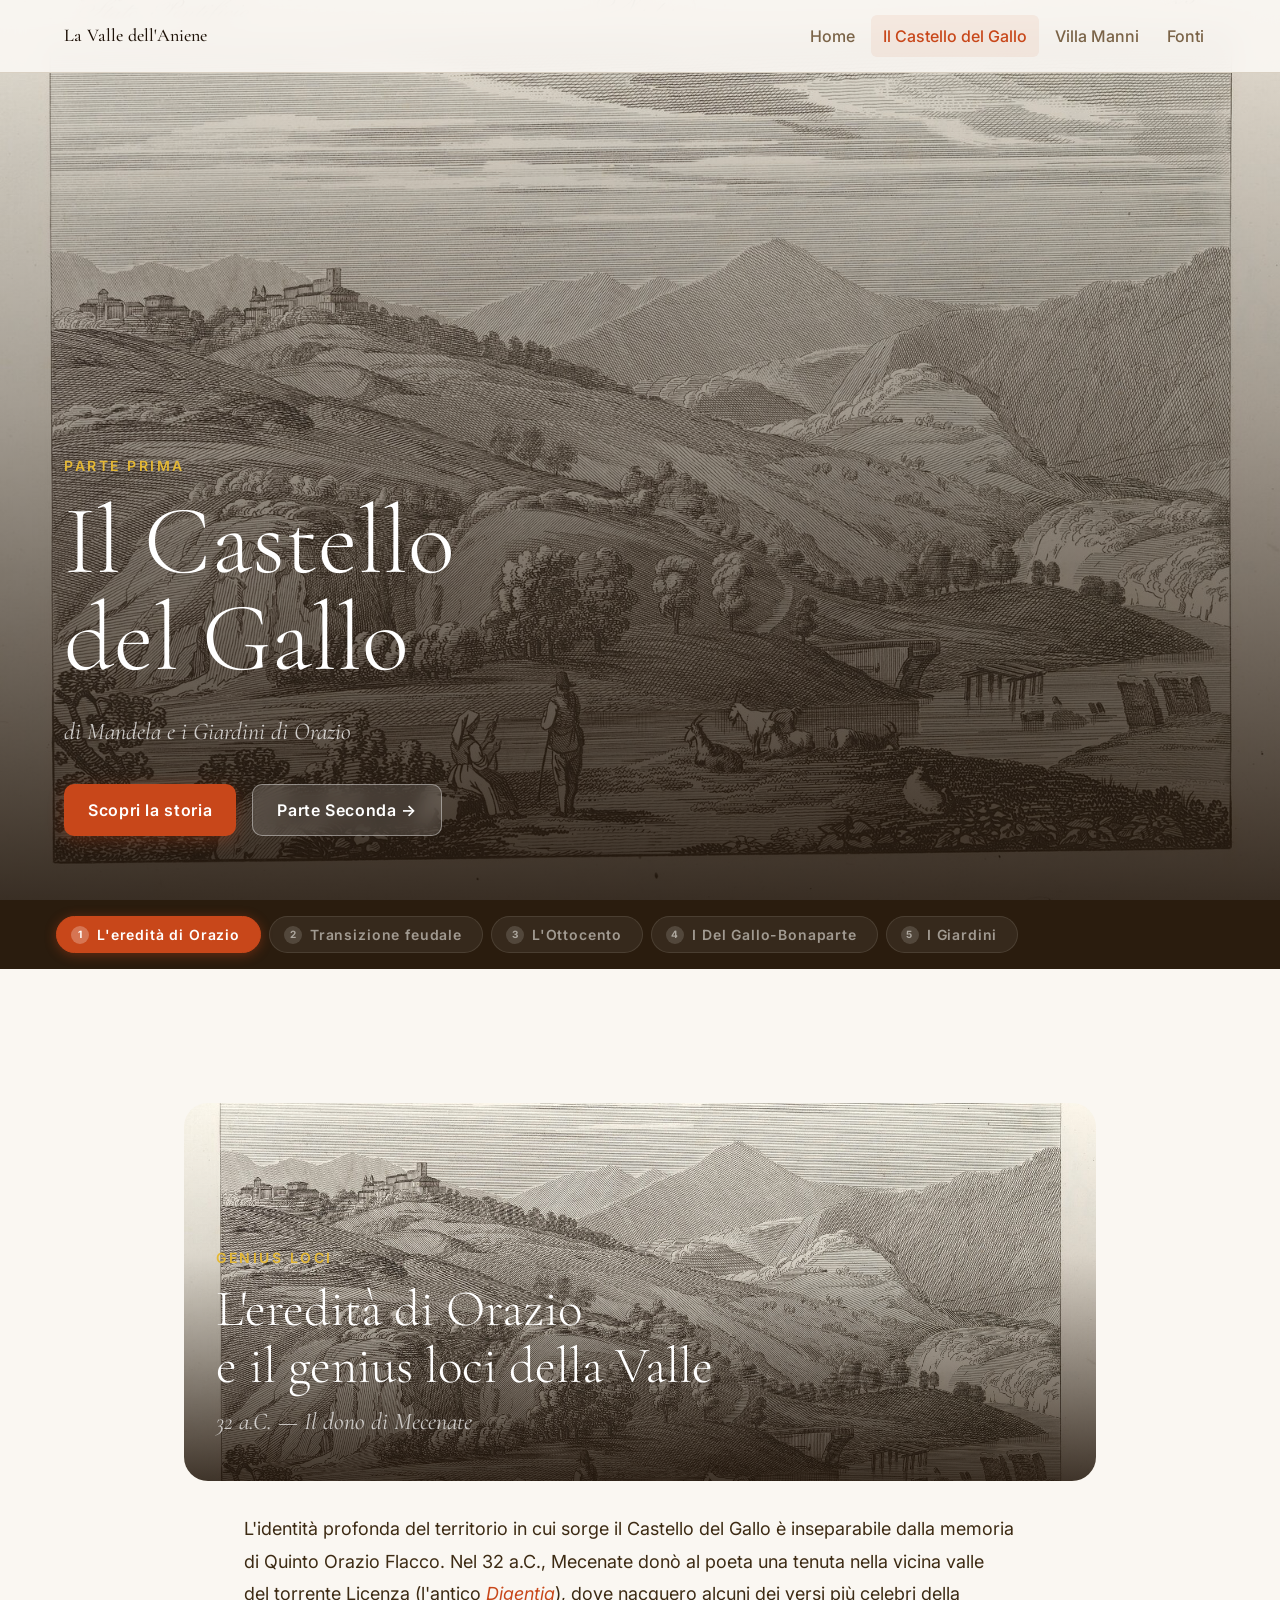
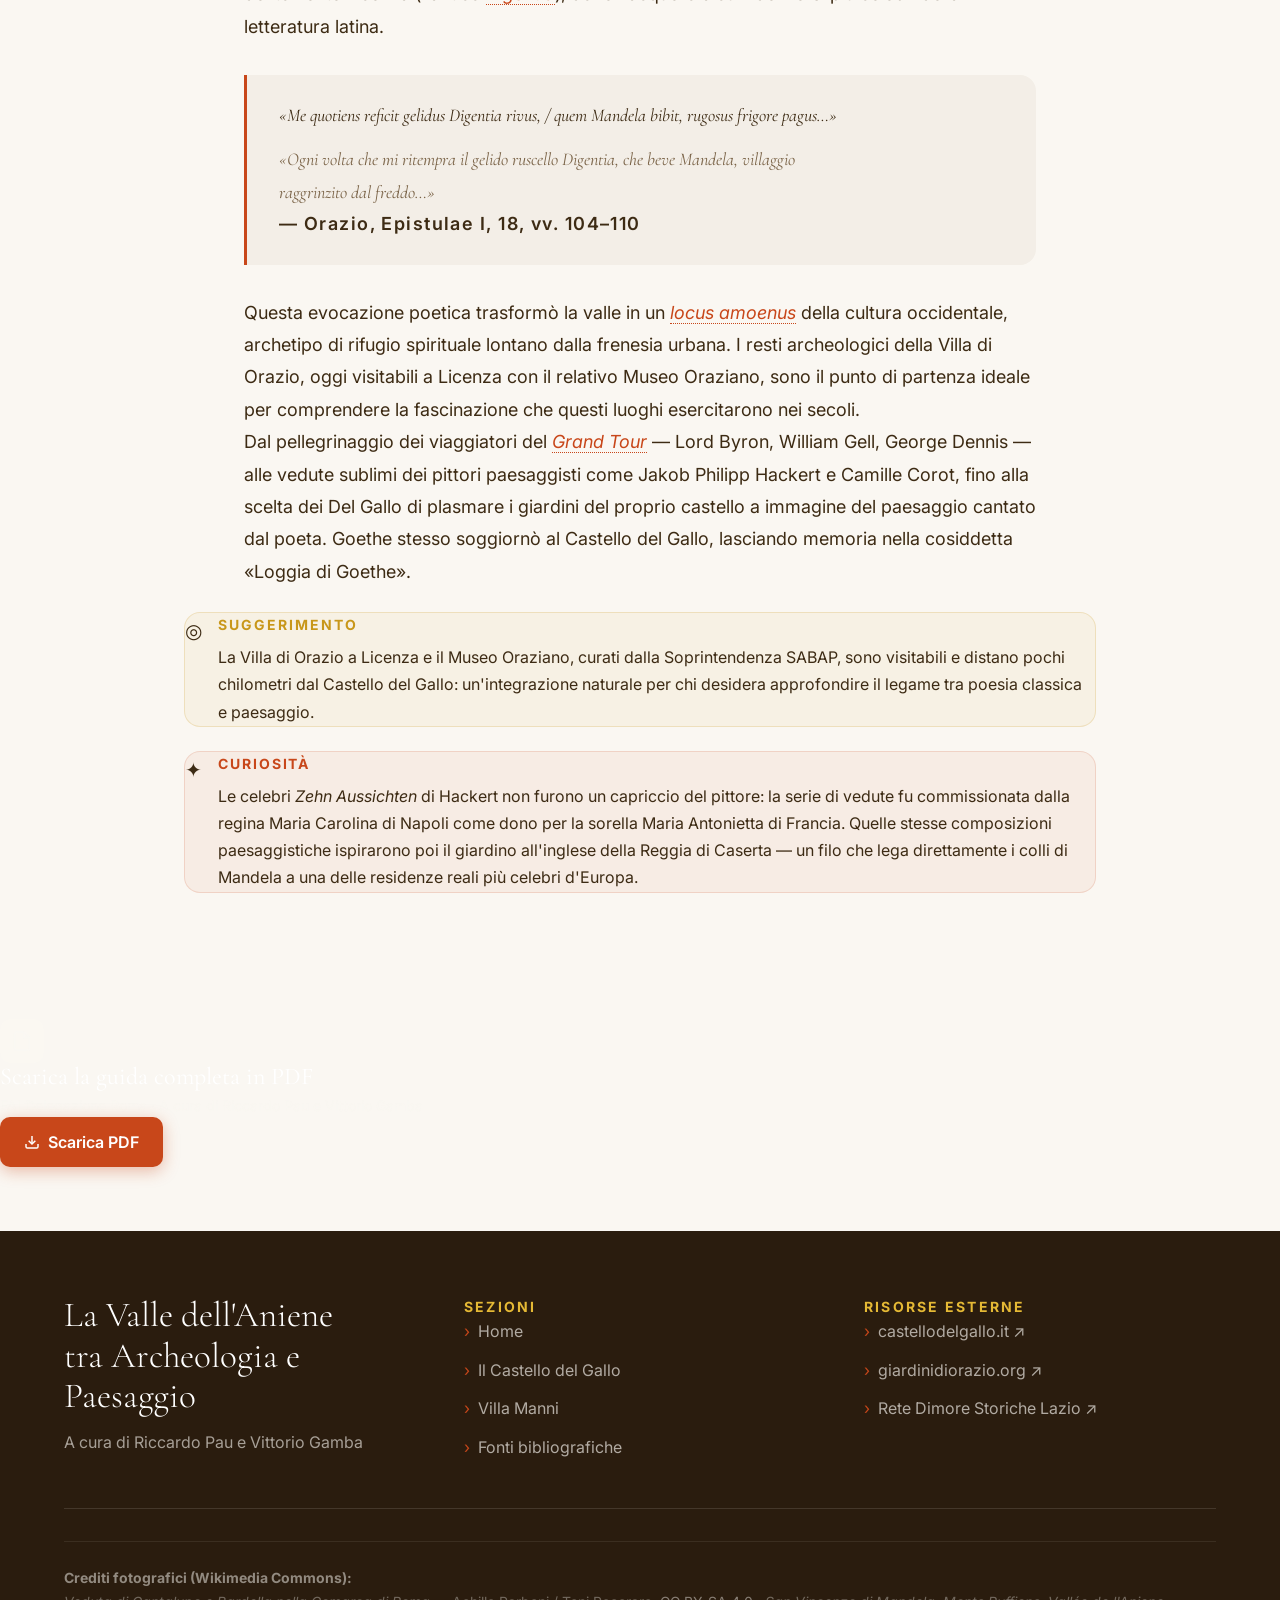
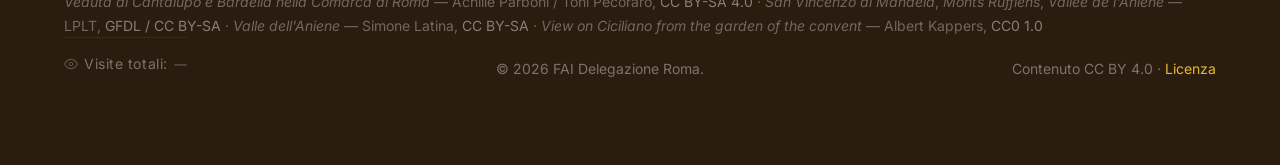
==== commit e31b6a27: "Aggiunto contatore visite (counterapi.dev) e fix padding pill tab" ====
--- a/parte-prima.html
+++ b/parte-prima.html
@@ -338,6 +338,12 @@
       </p>
     </div>
     <div class="footer-bottom">
+    <div class="footer-visit-counter">
+      <span class="footer-visit-icon" aria-hidden="true">
+        <svg width="14" height="14" viewBox="0 0 24 24" fill="none" stroke="currentColor" stroke-width="2" stroke-linecap="round" stroke-linejoin="round"><path d="M1 12s4-8 11-8 11 8 11 8-4 8-11 8-11-8-11-8z"/><circle cx="12" cy="12" r="3"/></svg>
+      </span>
+      Visite totali: <span id="counter-value">…</span>
+    </div>
       <p class="footer-copyright">© 2026 FAI Delegazione Roma.</p>
       <p class="footer-license">Contenuto CC BY 4.0 · <a href="https://creativecommons.org/licenses/by/4.0/deed.it" target="_blank" rel="noopener">Licenza</a></p>
     </div>
@@ -349,5 +355,23 @@
 </button>
 
 <script src="js/main.js"></script>
+
+  <!-- ══ VISIT COUNTER ══════════════════════════════════════════ -->
+  <script>
+  (function initCounter() {
+    var counterEl = document.getElementById('counter-value');
+    if (!counterEl) return;
+    fetch('https://api.counterapi.dev/v1/valle-aniene-fai/visits/up')
+      .then(function(r){ return r.json(); })
+      .then(function(data){
+        if (data && typeof data.count === 'number') {
+          counterEl.textContent = data.count.toLocaleString('it-IT');
+        } else {
+          counterEl.textContent = '—';
+        }
+      })
+      .catch(function(){ counterEl.textContent = '—'; });
+  })();
+  </script>
 </body>
 </html>
--- a/css/style.css
+++ b/css/style.css
@@ -917,6 +917,31 @@
   color: var(--fai-orange);
   font-size: 1rem;
 }
+
+.footer-visit-counter {
+  display: flex;
+  align-items: center;
+  gap: 6px;
+  font-size: var(--text-xs);
+  color: rgba(250,247,242,0.40);
+  padding-block: var(--sp-3);
+  border-top: 1px solid rgba(250,247,242,0.06);
+  margin-bottom: var(--sp-3);
+  letter-spacing: 0.04em;
+}
+.footer-visit-icon {
+  display: flex;
+  align-items: center;
+  opacity: 0.6;
+}
+#counter-value {
+  font-family: var(--font-display);
+  font-size: 1rem;
+  font-weight: 400;
+  color: rgba(250,247,242,0.55);
+  letter-spacing: 0.02em;
+}
+
 .footer-bottom {
   display: flex;
   align-items: center;
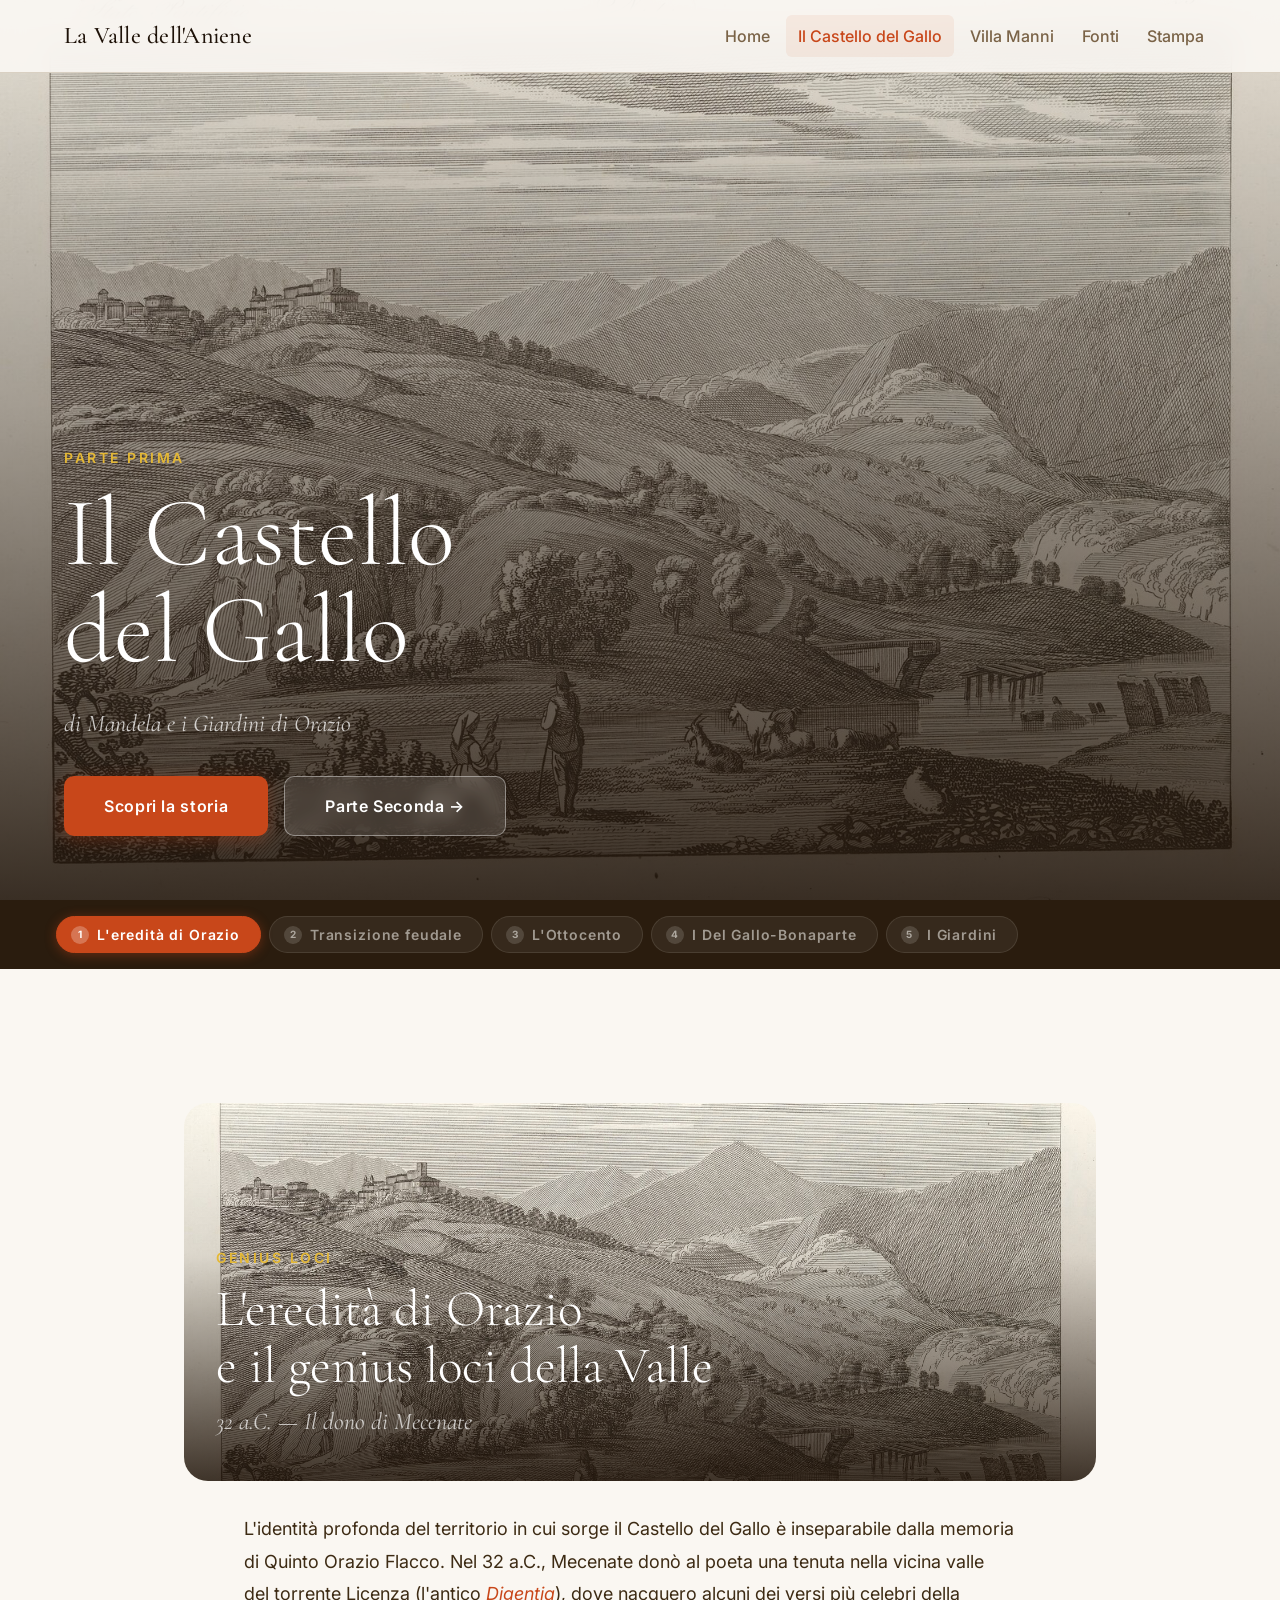
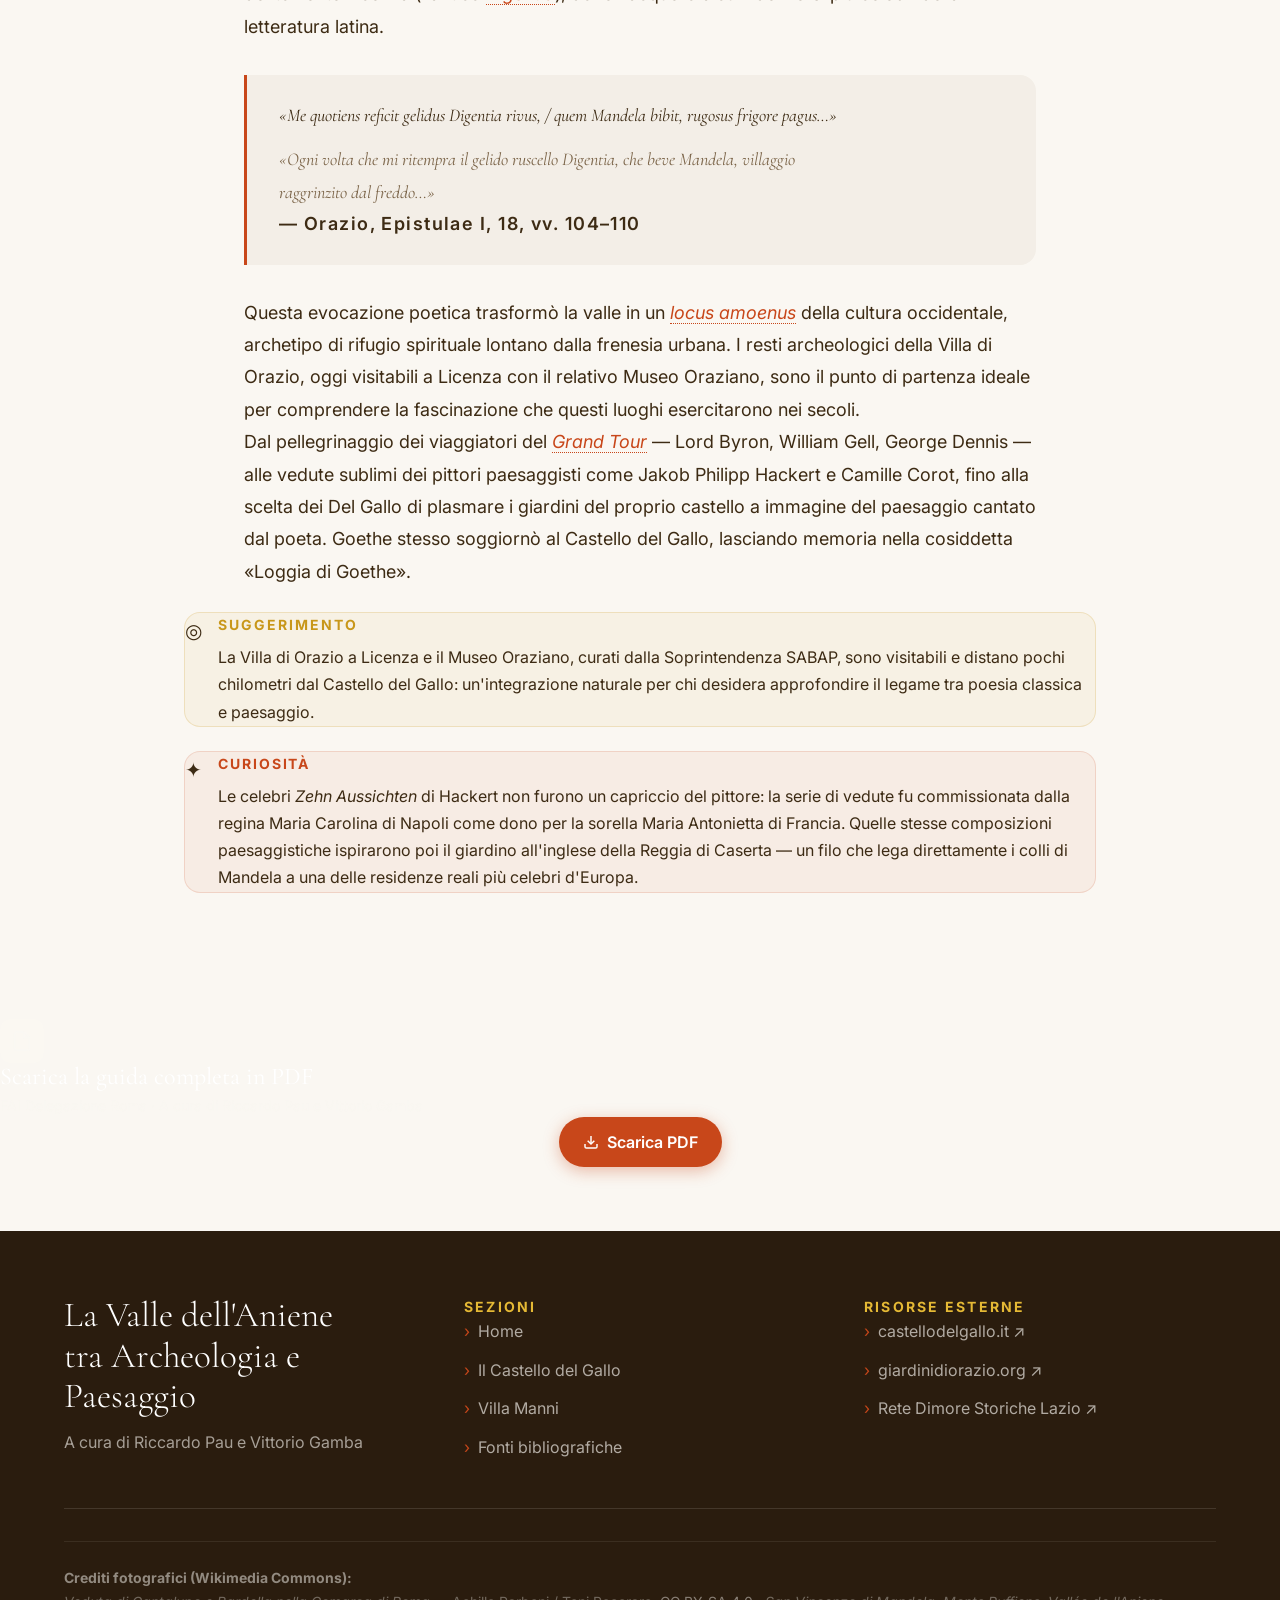
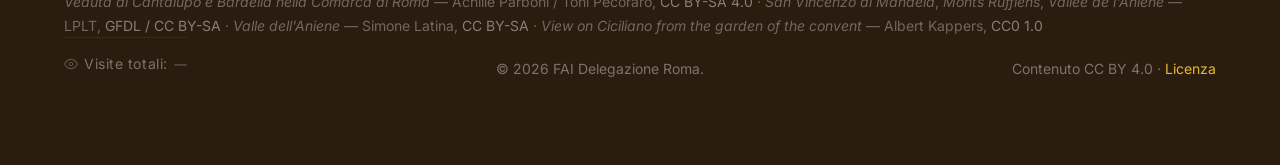
==== commit e1fd0732: "Centra pulsante PDF e aggiunge voce Stampa nel menu - btn-pdf: cambiato da inline-flex a flex con wi" ====
--- a/parte-prima.html
+++ b/parte-prima.html
@@ -25,6 +25,7 @@
       <li><a href="parte-prima.html" class="active">Il Castello del Gallo</a></li>
       <li><a href="parte-seconda.html">Villa Manni</a></li>
       <li><a href="index.html#bibliografia">Fonti</a></li>
+      <li><a href="#" onclick="window.print();return false;">Stampa</a></li>
     </ul>
     <button class="nav-menu-btn" aria-label="Apri menu" aria-expanded="false">
       <span></span><span></span><span></span>
--- a/css/style.css
+++ b/css/style.css
@@ -144,7 +144,7 @@
   display: none;
 }
 .nav-logo-text .title {
-  font-size: var(--text-base);
+  font-size: var(--text-lg);
   font-family: var(--font-display);
   font-weight: 500;
   color: var(--text-primary);
@@ -301,7 +301,7 @@
   display: inline-flex;
   align-items: center;
   gap: var(--sp-2);
-  padding: var(--sp-3) var(--sp-6);
+  padding: var(--sp-4) var(--sp-10);
   font-size: var(--text-sm);
   font-weight: 600;
   letter-spacing: 0.04em;
@@ -1062,7 +1062,9 @@
   margin-top: 2px;
 }
 .btn-pdf {
-  display: inline-flex;
+  display: flex;
+  width: fit-content;
+  margin: 0 auto;
   align-items: center;
   gap: var(--sp-2);
   padding: var(--sp-3) var(--sp-6);
@@ -1070,11 +1072,10 @@
   font-weight: 600;
   background: var(--fai-orange);
   color: #fff;
-  border-radius: var(--r-md);
+  border-radius: 25px;
   box-shadow: 0 4px 16px rgba(200,71,26,0.35);
   transition: background var(--transition), transform var(--transition), box-shadow var(--transition);
   white-space: nowrap;
-  flex-shrink: 0;
 }
 .btn-pdf:hover {
   background: var(--fai-orange-d);
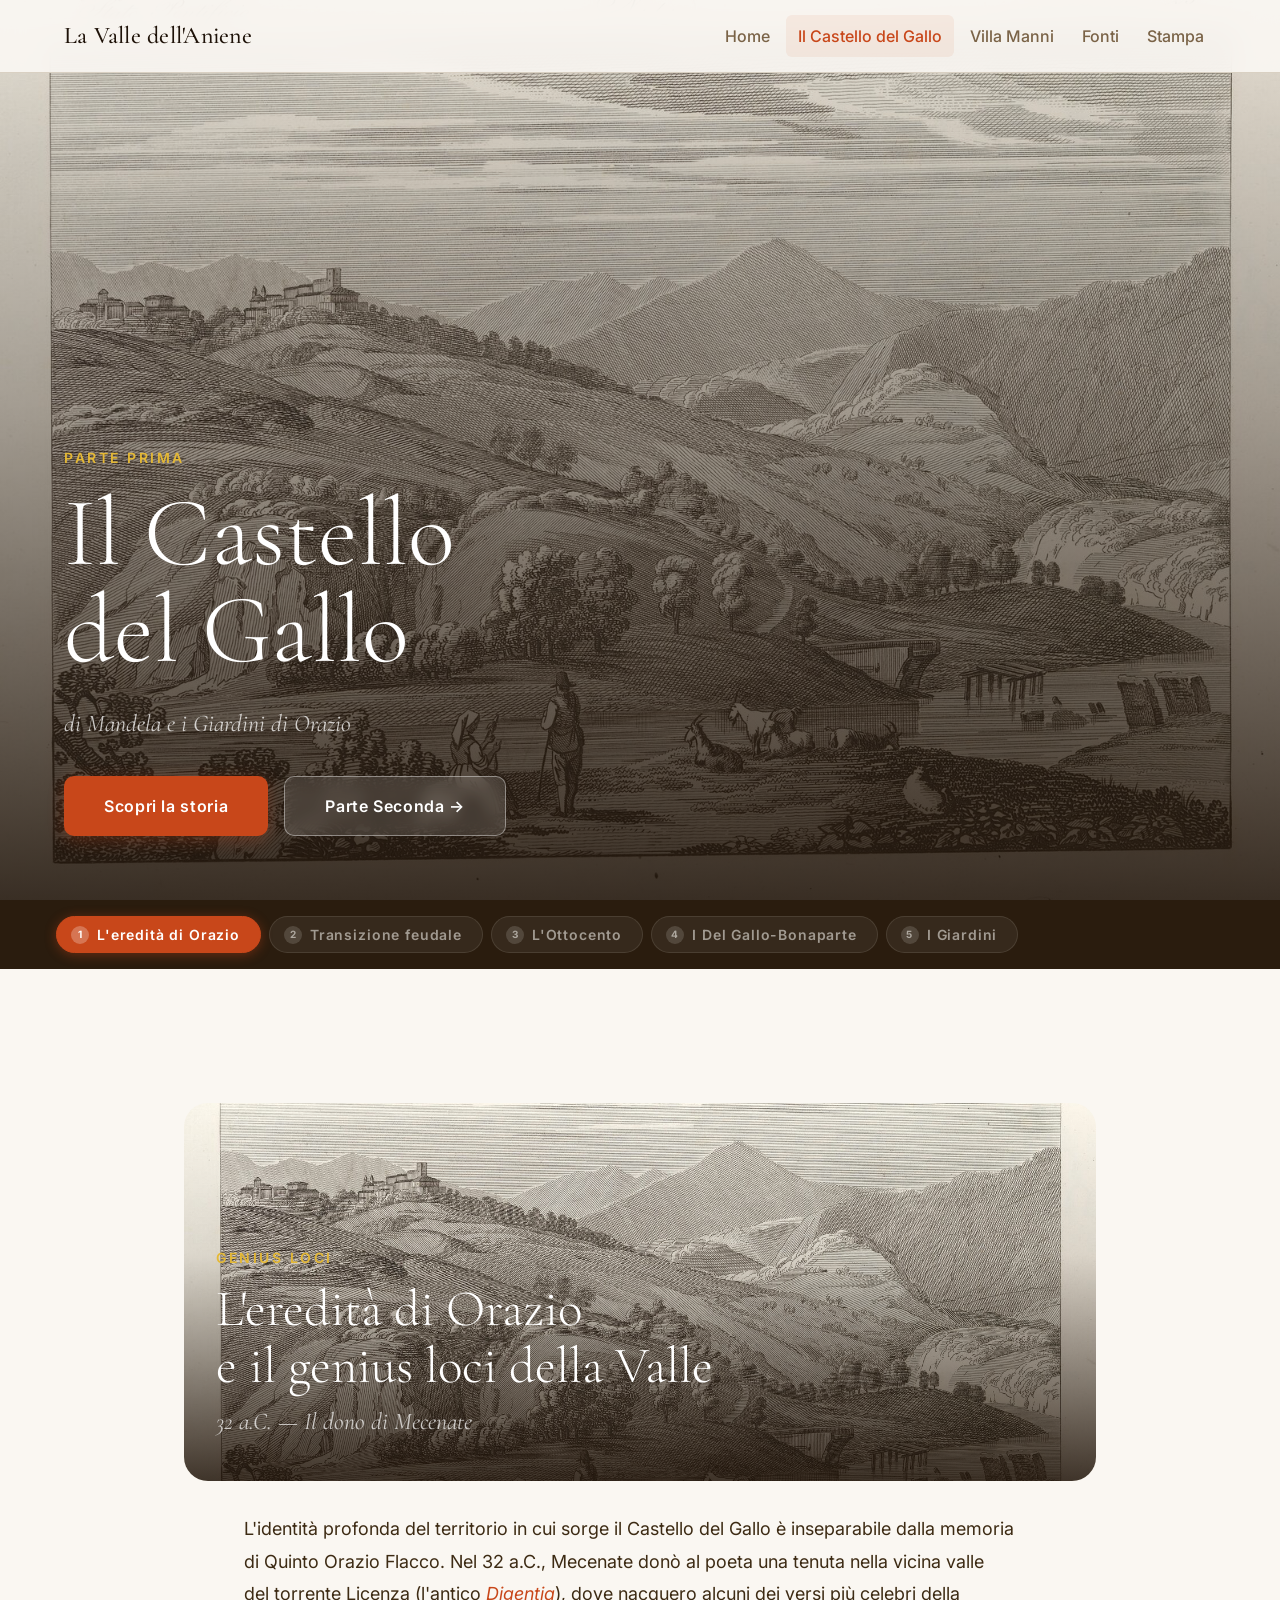
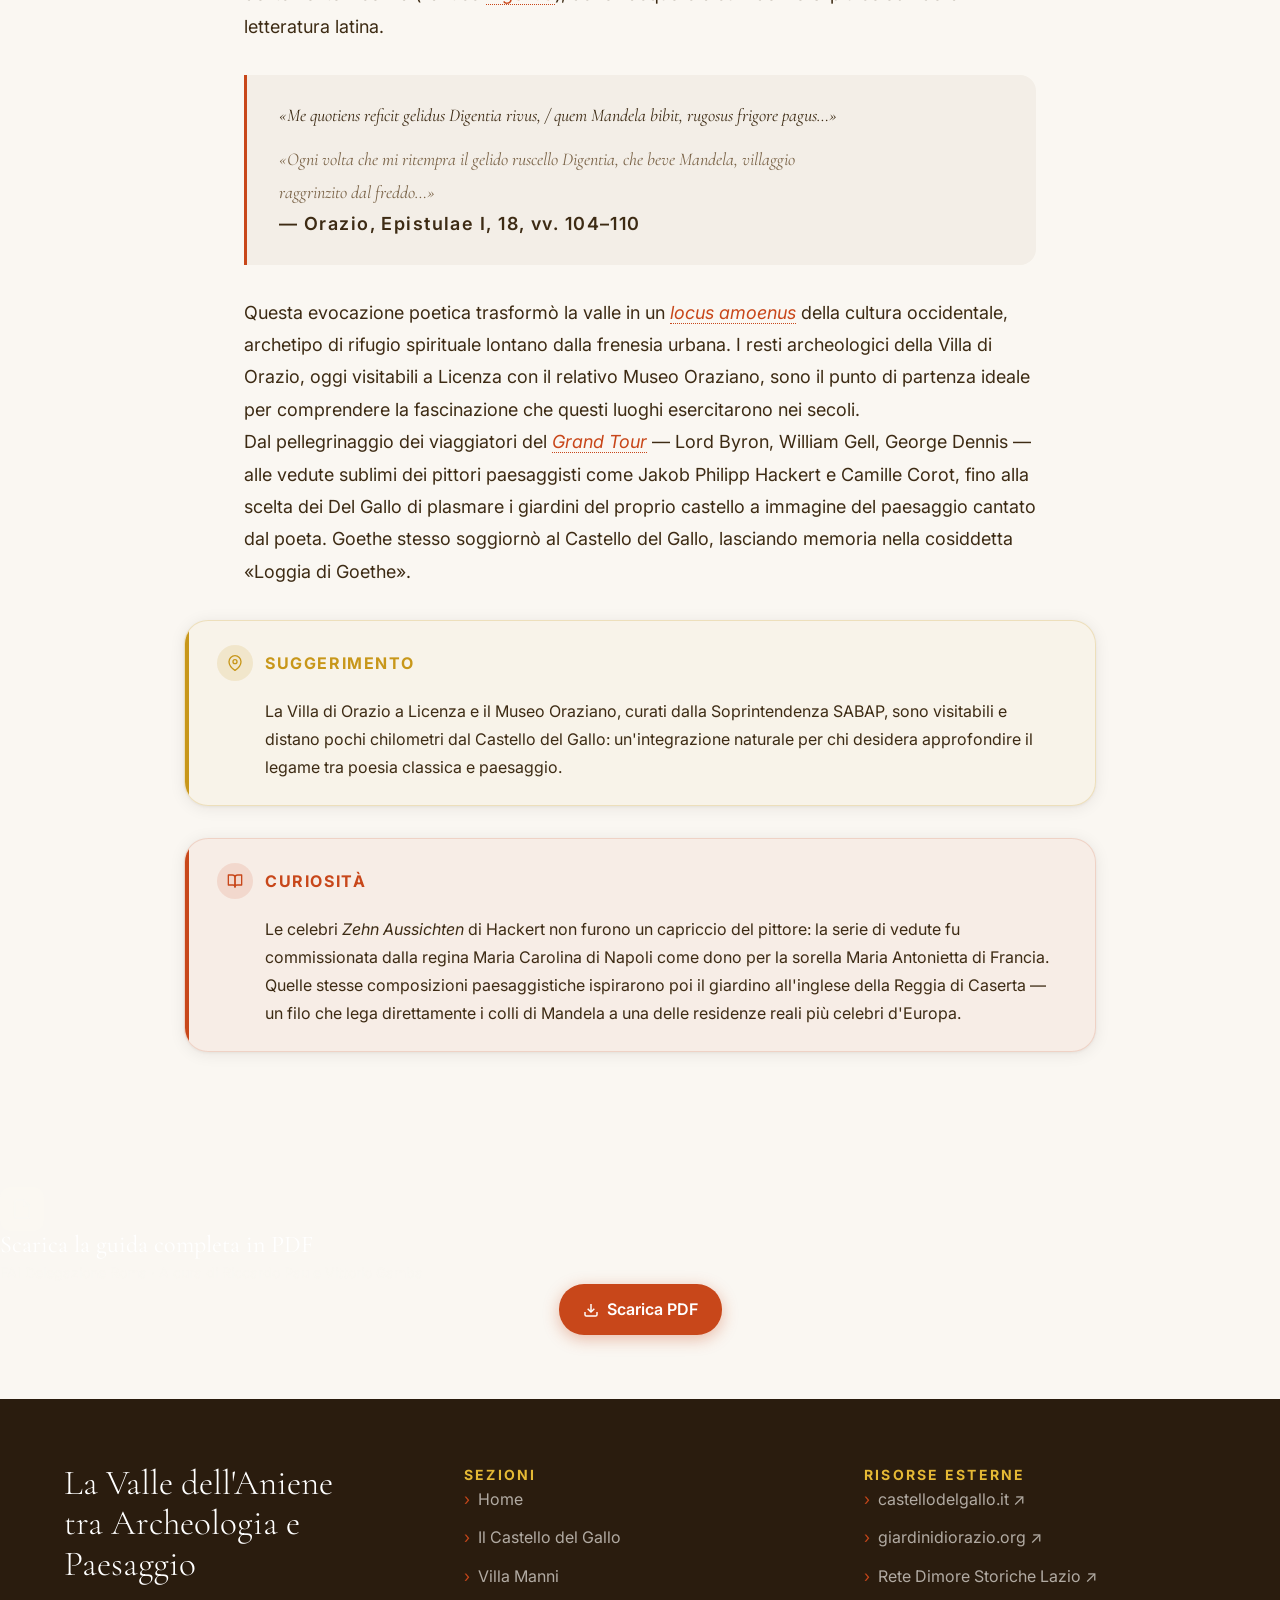
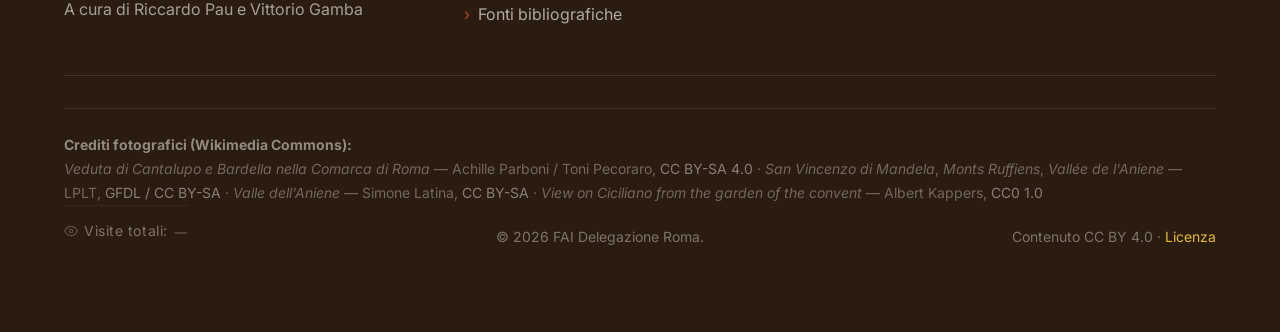
==== commit 9c5e3b61: "Ridisegna card Curiosità/Suggerimento con effetto 3D e animazione CSS: - Layout riprogettato: flex-c" ====
--- a/parte-prima.html
+++ b/parte-prima.html
@@ -90,19 +90,19 @@
       </div>
 
       <div class="callout callout--suggerimento reveal">
-        <span class="callout-icon">◎</span>
-        <div>
+        <div class="callout-header">
+          <span class="callout-icon"><svg width="16" height="16" viewBox="0 0 24 24" fill="none" stroke="currentColor" stroke-width="2" stroke-linecap="round" stroke-linejoin="round" aria-hidden="true"><path d="M21 10c0 7-9 13-9 13s-9-6-9-13a9 9 0 0 1 18 0z"/><circle cx="12" cy="10" r="3"/></svg></span>
           <p class="callout-label">Suggerimento</p>
-          <p class="callout-text">La Villa di Orazio a Licenza e il Museo Oraziano, curati dalla Soprintendenza SABAP, sono visitabili e distano pochi chilometri dal Castello del Gallo: un'integrazione naturale per chi desidera approfondire il legame tra poesia classica e paesaggio.</p>
-        </div>
+        </div>
+        <p class="callout-text">La Villa di Orazio a Licenza e il Museo Oraziano, curati dalla Soprintendenza SABAP, sono visitabili e distano pochi chilometri dal Castello del Gallo: un'integrazione naturale per chi desidera approfondire il legame tra poesia classica e paesaggio.</p>
       </div>
 
       <div class="callout callout--curiosita reveal">
-        <span class="callout-icon">✦</span>
-        <div>
+        <div class="callout-header">
+          <span class="callout-icon"><svg width="16" height="16" viewBox="0 0 24 24" fill="none" stroke="currentColor" stroke-width="2" stroke-linecap="round" stroke-linejoin="round" aria-hidden="true"><path d="M2 3h6a4 4 0 0 1 4 4v14a3 3 0 0 0-3-3H2z"/><path d="M22 3h-6a4 4 0 0 0-4 4v14a3 3 0 0 1 3-3h7z"/></svg></span>
           <p class="callout-label">Curiosità</p>
-          <p class="callout-text">Le celebri <em>Zehn Aussichten</em> di Hackert non furono un capriccio del pittore: la serie di vedute fu commissionata dalla regina Maria Carolina di Napoli come dono per la sorella Maria Antonietta di Francia. Quelle stesse composizioni paesaggistiche ispirarono poi il giardino all'inglese della Reggia di Caserta — un filo che lega direttamente i colli di Mandela a una delle residenze reali più celebri d'Europa.</p>
-        </div>
+        </div>
+        <p class="callout-text">Le celebri <em>Zehn Aussichten</em> di Hackert non furono un capriccio del pittore: la serie di vedute fu commissionata dalla regina Maria Carolina di Napoli come dono per la sorella Maria Antonietta di Francia. Quelle stesse composizioni paesaggistiche ispirarono poi il giardino all'inglese della Reggia di Caserta — un filo che lega direttamente i colli di Mandela a una delle residenze reali più celebri d'Europa.</p>
       </div>
 
     </div>
@@ -140,11 +140,11 @@
 
       <div class="article-body">
         <div class="callout callout--curiosita reveal">
-          <span class="callout-icon">✦</span>
-          <div>
+          <div class="callout-header">
+            <span class="callout-icon"><svg width="16" height="16" viewBox="0 0 24 24" fill="none" stroke="currentColor" stroke-width="2" stroke-linecap="round" stroke-linejoin="round" aria-hidden="true"><path d="M2 3h6a4 4 0 0 1 4 4v14a3 3 0 0 0-3-3H2z"/><path d="M22 3h-6a4 4 0 0 0-4 4v14a3 3 0 0 1 3-3h7z"/></svg></span>
             <p class="callout-label">Curiosità</p>
-            <p class="callout-text">Nel 1783, il Castello ospitò papa Pio VI, già abate di Subiaco, a testimonianza del persistente legame tra il maniero e il potere ecclesiastico. Prima degli Orsini, il castello era stato proprietà degli Abati di Subiaco, gravitando nell'orbita delle abbazie di Farfa e Subiaco, entrambe legate alla potente Abbazia di Cluny. Furono i monaci a introdurre la coltivazione dell'olivo: una tradizione ancora viva nelle 1800 piante dell'azienda agricola dei Del Gallo.</p>
-          </div>
+          </div>
+          <p class="callout-text">Nel 1783, il Castello ospitò papa Pio VI, già abate di Subiaco, a testimonianza del persistente legame tra il maniero e il potere ecclesiastico. Prima degli Orsini, il castello era stato proprietà degli Abati di Subiaco, gravitando nell'orbita delle abbazie di Farfa e Subiaco, entrambe legate alla potente Abbazia di Cluny. Furono i monaci a introdurre la coltivazione dell'olivo: una tradizione ancora viva nelle 1800 piante dell'azienda agricola dei Del Gallo.</p>
         </div>
 
         <p class="reveal">I Nunez trasformarono il maniero in dimora signorile, eressero la <strong>chiesa barocca di San Vincenzo Ferrer</strong> (1726, progetto di Girolamo Theodoli, affreschi di Michelangelo Cerruti e Giovanni Odazzi) e crearono un giardino pensile d'ispirazione persiana e islamica con siepi curate e cisterne medievali.</p>
@@ -172,11 +172,11 @@
         <p class="reveal">Il punto di svolta culturale si materializzò con il matrimonio del marchese Alessandro Del Gallo di Roccagiovine (Roma 1826 – Roma 1892) con <strong>Giulia Bonaparte</strong> (Villa Paolina, Roma, 6 giugno 1830 – Roma, 28 ottobre 1900). Il suo casato la poneva all'incrocio di due rami napoleonidi: per parte paterna era nipote di Luciano Bonaparte, principe di Canino; per parte materna discendeva da Giuseppe Bonaparte, re di Napoli e di Spagna. Questa doppia ascendenza la rendeva cugina di Napoleone III.</p>
 
         <div class="callout callout--curiosita reveal">
-          <span class="callout-icon">✦</span>
-          <div>
+          <div class="callout-header">
+            <span class="callout-icon"><svg width="16" height="16" viewBox="0 0 24 24" fill="none" stroke="currentColor" stroke-width="2" stroke-linecap="round" stroke-linejoin="round" aria-hidden="true"><path d="M2 3h6a4 4 0 0 1 4 4v14a3 3 0 0 0-3-3H2z"/><path d="M22 3h-6a4 4 0 0 0-4 4v14a3 3 0 0 1 3-3h7z"/></svg></span>
             <p class="callout-label">Curiosità</p>
-            <p class="callout-text">Sotto la chiesa di San Vincenzo Ferrer si trova la cripta della famiglia Del Gallo, dove riposano figure di rilievo nella storia di Roma e d'Europa: Luigi del Gallo, grande mecenate della Roma ottocentesca; Julie Bonaparte, fondatrice del celebre salotto letterario; e un altro Luigi, vescovo e segretario personale di quattro pontefici. Lo «Scalone Egizio» evoca la passione della famiglia per i viaggi esotici.</p>
-          </div>
+          </div>
+          <p class="callout-text">Sotto la chiesa di San Vincenzo Ferrer si trova la cripta della famiglia Del Gallo, dove riposano figure di rilievo nella storia di Roma e d'Europa: Luigi del Gallo, grande mecenate della Roma ottocentesca; Julie Bonaparte, fondatrice del celebre salotto letterario; e un altro Luigi, vescovo e segretario personale di quattro pontefici. Lo «Scalone Egizio» evoca la passione della famiglia per i viaggi esotici.</p>
         </div>
       </div>
     </div>
@@ -208,21 +208,21 @@
         <p class="reveal">Tra i frequentatori documentati: lo storico e filosofo <strong>Ernest Renan</strong>, il critico Charles-Augustin Sainte-Beuve, lo scrittore Jules Barbey d'Aurevilly e il ministro Adolphe Billault. Liszt e Gounod sono tradizionalmente citati tra gli ospiti musicali.</p>
 
         <div class="callout callout--curiosita reveal">
-          <span class="callout-icon">✦</span>
-          <div>
+          <div class="callout-header">
+            <span class="callout-icon"><svg width="16" height="16" viewBox="0 0 24 24" fill="none" stroke="currentColor" stroke-width="2" stroke-linecap="round" stroke-linejoin="round" aria-hidden="true"><path d="M2 3h6a4 4 0 0 1 4 4v14a3 3 0 0 0-3-3H2z"/><path d="M22 3h-6a4 4 0 0 0-4 4v14a3 3 0 0 1 3-3h7z"/></svg></span>
             <p class="callout-label">Curiosità</p>
-            <p class="callout-text">Ernest Renan fu tra i più assidui frequentatori. La sua devozione al luogo è rimasta impressa nella risposta che diede nel 1877 a un giornalista che gli chiedeva se fosse bonapartista: «Je suis surtout roccagioviniste». La corrispondenza tra Julie e Renan è conservata al Musée de la Vie Romantique di Parigi. Il borgo di Mandela gli ha dedicato la propria biblioteca comunale.</p>
-          </div>
+          </div>
+          <p class="callout-text">Ernest Renan fu tra i più assidui frequentatori. La sua devozione al luogo è rimasta impressa nella risposta che diede nel 1877 a un giornalista che gli chiedeva se fosse bonapartista: «Je suis surtout roccagioviniste». La corrispondenza tra Julie e Renan è conservata al Musée de la Vie Romantique di Parigi. Il borgo di Mandela gli ha dedicato la propria biblioteca comunale.</p>
         </div>
 
         <p class="reveal">Con la caduta di Napoleone III nel settembre 1870, Alessandro e Julie lasciarono Parigi. Il salotto si sdoppiò: nella stagione invernale trovò dimora stabile nel Palazzo Roccogiovine al Foro Traiano a Roma, mentre in estate si trasferiva nel <strong>Giardino d'Inverno del castello di Mandela</strong>. Dal 1870 al 1900, Julie riunì i direttori e i pensionari dell'Académie de France à Rome e i più influenti intellettuali francesi di passaggio nella capitale.</p>
 
         <div class="callout callout--curiosita reveal">
-          <span class="callout-icon">✦</span>
-          <div>
+          <div class="callout-header">
+            <span class="callout-icon"><svg width="16" height="16" viewBox="0 0 24 24" fill="none" stroke="currentColor" stroke-width="2" stroke-linecap="round" stroke-linejoin="round" aria-hidden="true"><path d="M2 3h6a4 4 0 0 1 4 4v14a3 3 0 0 0-3-3H2z"/><path d="M22 3h-6a4 4 0 0 0-4 4v14a3 3 0 0 1 3-3h7z"/></svg></span>
             <p class="callout-label">Curiosità</p>
-            <p class="callout-text">Il figlio primogenito Luciano Del Gallo di Roccagiovine (1853–1917) fu fondatore della Scuola Militare equestre di Tor di Quinto — per la quale donò i cinquanta ettari di terreno — e Senatore del Regno. Nel 1897 sposò la contessa Valeria von Wagner (Stoccarda 1870 – Roma 1943), nipote del poeta Johann Wolfgang von Goethe.</p>
-          </div>
+          </div>
+          <p class="callout-text">Il figlio primogenito Luciano Del Gallo di Roccagiovine (1853–1917) fu fondatore della Scuola Militare equestre di Tor di Quinto — per la quale donò i cinquanta ettari di terreno — e Senatore del Regno. Nel 1897 sposò la contessa Valeria von Wagner (Stoccarda 1870 – Roma 1943), nipote del poeta Johann Wolfgang von Goethe.</p>
         </div>
 
         <p class="reveal">Nella sala da pranzo del castello è conservato il <strong>fortepiano proveniente dal Palais des Tuileries</strong>, dono di Napoleone III alla cugina.</p>
@@ -261,11 +261,11 @@
         <p class="reveal">All'interno delle mura, per iniziativa personale di Julie, fu istituito il <strong>Roseto Bonaparte</strong>: uno spazio di raccoglimento floreale di matrice francese che accostava il rigore delle rovine medievali all'estetica effimera della fioritura delle rose. Il roseto è attualmente in fase di restauro con fondi PNRR, con varietà di rose antiche e rare provenienti dal Castello della Malmaison, dimora di Giuseppina Beauharnais.</p>
 
         <div class="callout callout--suggerimento reveal">
-          <span class="callout-icon">◎</span>
-          <div>
+          <div class="callout-header">
+            <span class="callout-icon"><svg width="16" height="16" viewBox="0 0 24 24" fill="none" stroke="currentColor" stroke-width="2" stroke-linecap="round" stroke-linejoin="round" aria-hidden="true"><path d="M21 10c0 7-9 13-9 13s-9-6-9-13a9 9 0 0 1 18 0z"/><circle cx="12" cy="10" r="3"/></svg></span>
             <p class="callout-label">Suggerimento</p>
-            <p class="callout-text">Il Castello del Gallo è valorizzato dalla <strong>Rete Dimore Storiche Lazio</strong> e dal circuito dei <strong>Grandi Giardini Italiani</strong>. Visitabile tramite visite guidate ed eventi culturali. Sito ufficiale: <a href="https://www.castellodelgallo.it" target="_blank" rel="noopener" style="color:var(--fai-orange)">castellodelgallo.it</a></p>
-          </div>
+          </div>
+          <p class="callout-text">Il Castello del Gallo è valorizzato dalla <strong>Rete Dimore Storiche Lazio</strong> e dal circuito dei <strong>Grandi Giardini Italiani</strong>. Visitabile tramite visite guidate ed eventi culturali. Sito ufficiale: <a href="https://www.castellodelgallo.it" target="_blank" rel="noopener" style="color:var(--fai-orange)">castellodelgallo.it</a></p>
         </div>
       </div>
     </div>
--- a/css/style.css
+++ b/css/style.css
@@ -614,39 +614,87 @@
 
 /* ── CALLOUT BOXES ────────────────────────────────────── */
 .callout {
-  border-radius: var(--r-lg);
-  padding: var(--sp-5) var(--sp-6);
-  margin-block: var(--sp-6);
-  display: flex;
+  position: relative;
+  border-radius: var(--r-xl);
+  padding: var(--sp-6) var(--sp-8);
+  margin-block: var(--sp-8);
+  display: flex;
+  flex-direction: column;
   gap: var(--sp-4);
-  align-items: flex-start;
+  overflow: hidden;
+  box-shadow: 0 2px 16px rgba(42,28,14,0.08), 0 1px 3px rgba(42,28,14,0.05);
+}
+.callout::before {
+  content: '';
+  position: absolute;
+  inset: 0 auto 0 0;
+  width: 4px;
 }
 .callout--curiosita {
-  background: rgba(200,71,26,0.06);
-  border: 1px solid rgba(200,71,26,0.15);
-}
+  background: rgba(200,71,26,0.05);
+  border: 1px solid rgba(200,71,26,0.16);
+}
+.callout--curiosita::before { background: var(--fai-orange); }
 .callout--suggerimento {
-  background: rgba(200,151,26,0.06);
-  border: 1px solid rgba(200,151,26,0.20);
+  background: rgba(200,151,26,0.04);
+  border: 1px solid rgba(200,151,26,0.22);
+}
+.callout--suggerimento::before { background: var(--fai-gold); }
+
+/* Reveal: slide da sinistra invece di translateY */
+.callout.reveal {
+  opacity: 0;
+  transform: translateX(-28px);
+  transition: opacity 0.6s ease,
+              transform 0.6s cubic-bezier(0.16,1,0.3,1),
+              box-shadow 0.3s cubic-bezier(0.16,1,0.3,1);
+}
+.callout.reveal.visible {
+  opacity: 1;
+  transform: none;
+}
+/* Elevazione hover — il tilt 3D viene aggiunto via JS */
+.callout.reveal.visible:hover {
+  box-shadow: 0 12px 40px rgba(42,28,14,0.13), 0 3px 10px rgba(42,28,14,0.07);
+}
+
+.callout-header {
+  display: flex;
+  align-items: center;
+  gap: var(--sp-3);
 }
 .callout-icon {
-  font-size: 1.25rem;
+  width: 36px;
+  height: 36px;
+  border-radius: 50%;
+  display: flex;
+  align-items: center;
+  justify-content: center;
   flex-shrink: 0;
-  margin-top: 2px;
+}
+.callout--curiosita .callout-icon {
+  background: rgba(200,71,26,0.12);
+  color: var(--fai-orange);
+}
+.callout--suggerimento .callout-icon {
+  background: rgba(200,151,26,0.14);
+  color: var(--fai-gold);
 }
 .callout-label {
-  font-size: var(--text-xs);
+  font-size: var(--text-sm);
+  font-family: var(--font-body);
   font-weight: 700;
-  letter-spacing: 0.14em;
+  letter-spacing: 0.1em;
   text-transform: uppercase;
-  margin-bottom: var(--sp-2);
+  margin-bottom: 0;
 }
 .callout--curiosita .callout-label { color: var(--fai-orange); }
 .callout--suggerimento .callout-label { color: var(--fai-gold); }
 .callout-text {
   font-size: var(--text-sm);
   color: var(--text-body);
-  line-height: 1.7;
+  line-height: 1.75;
+  padding-left: calc(36px + var(--sp-3));
 }
 
 /* ── GLOSSARY TERM (term pop) ─────────────────────────── */
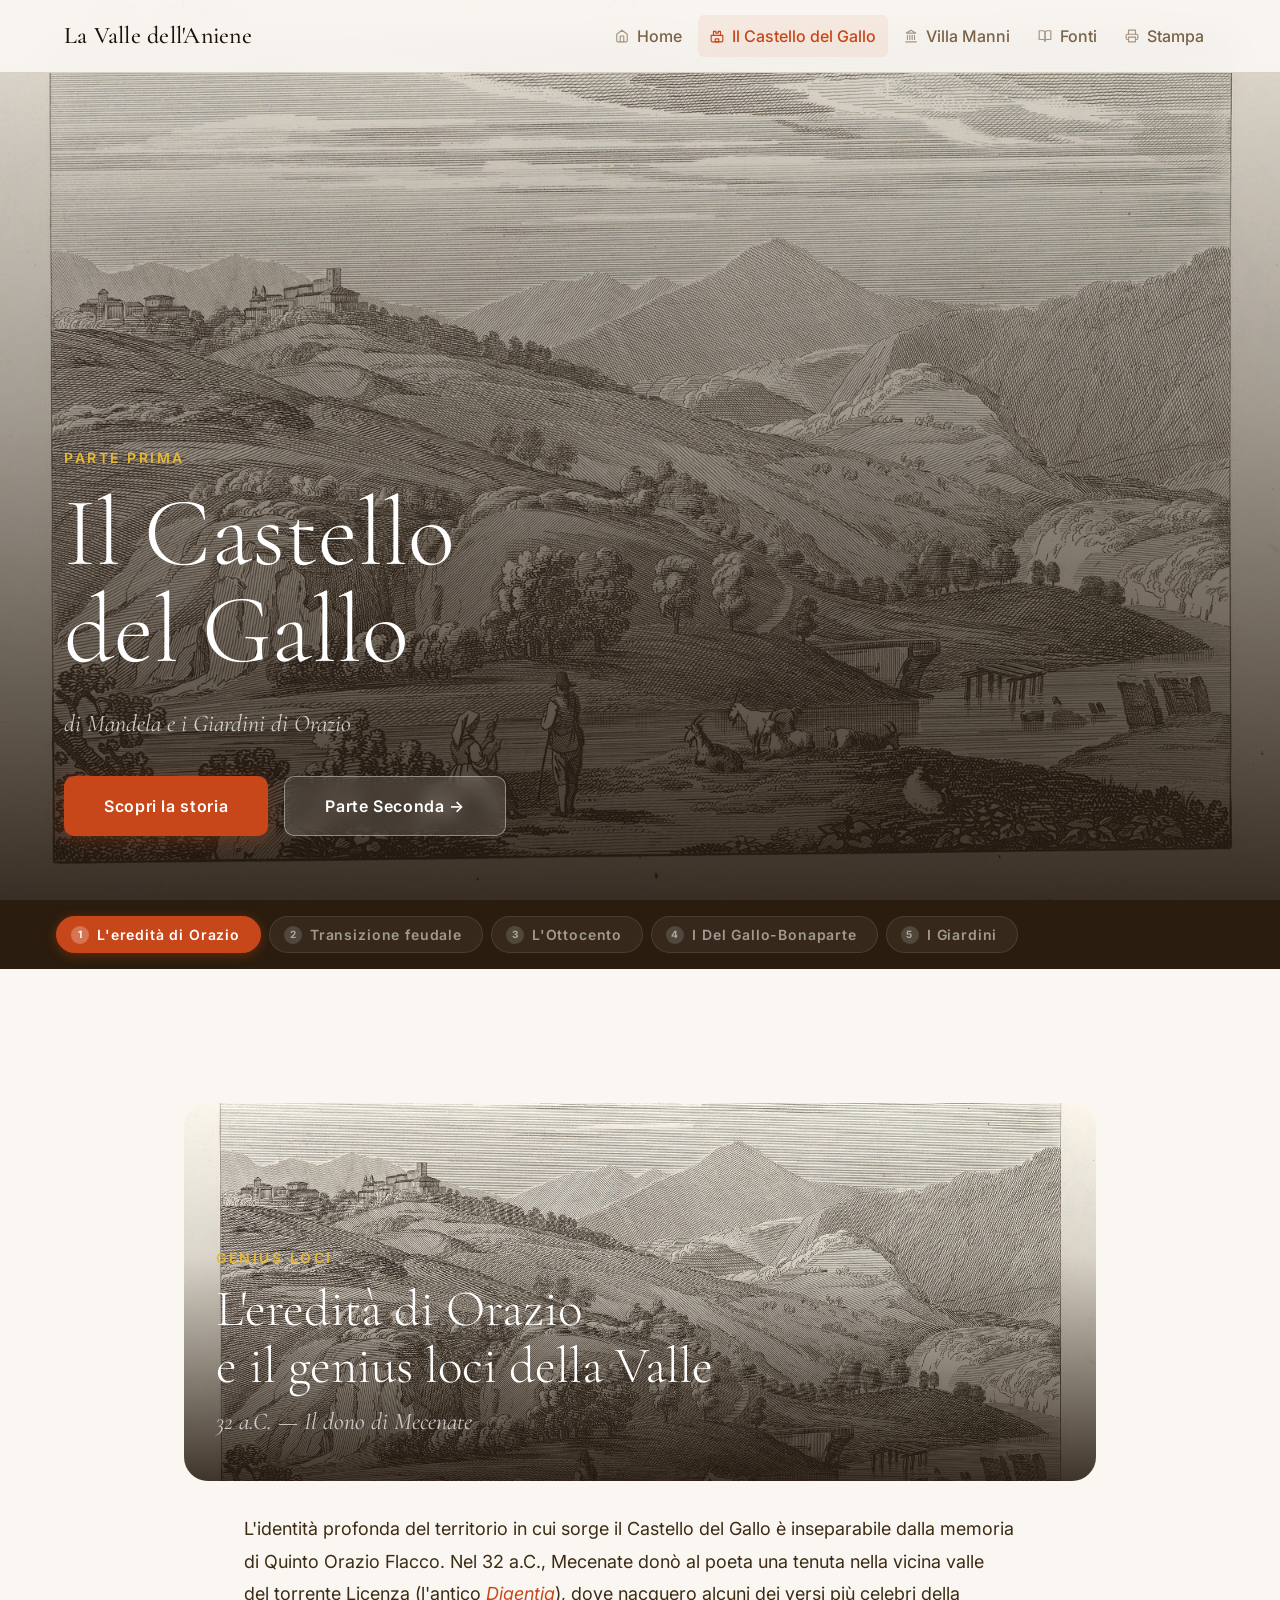
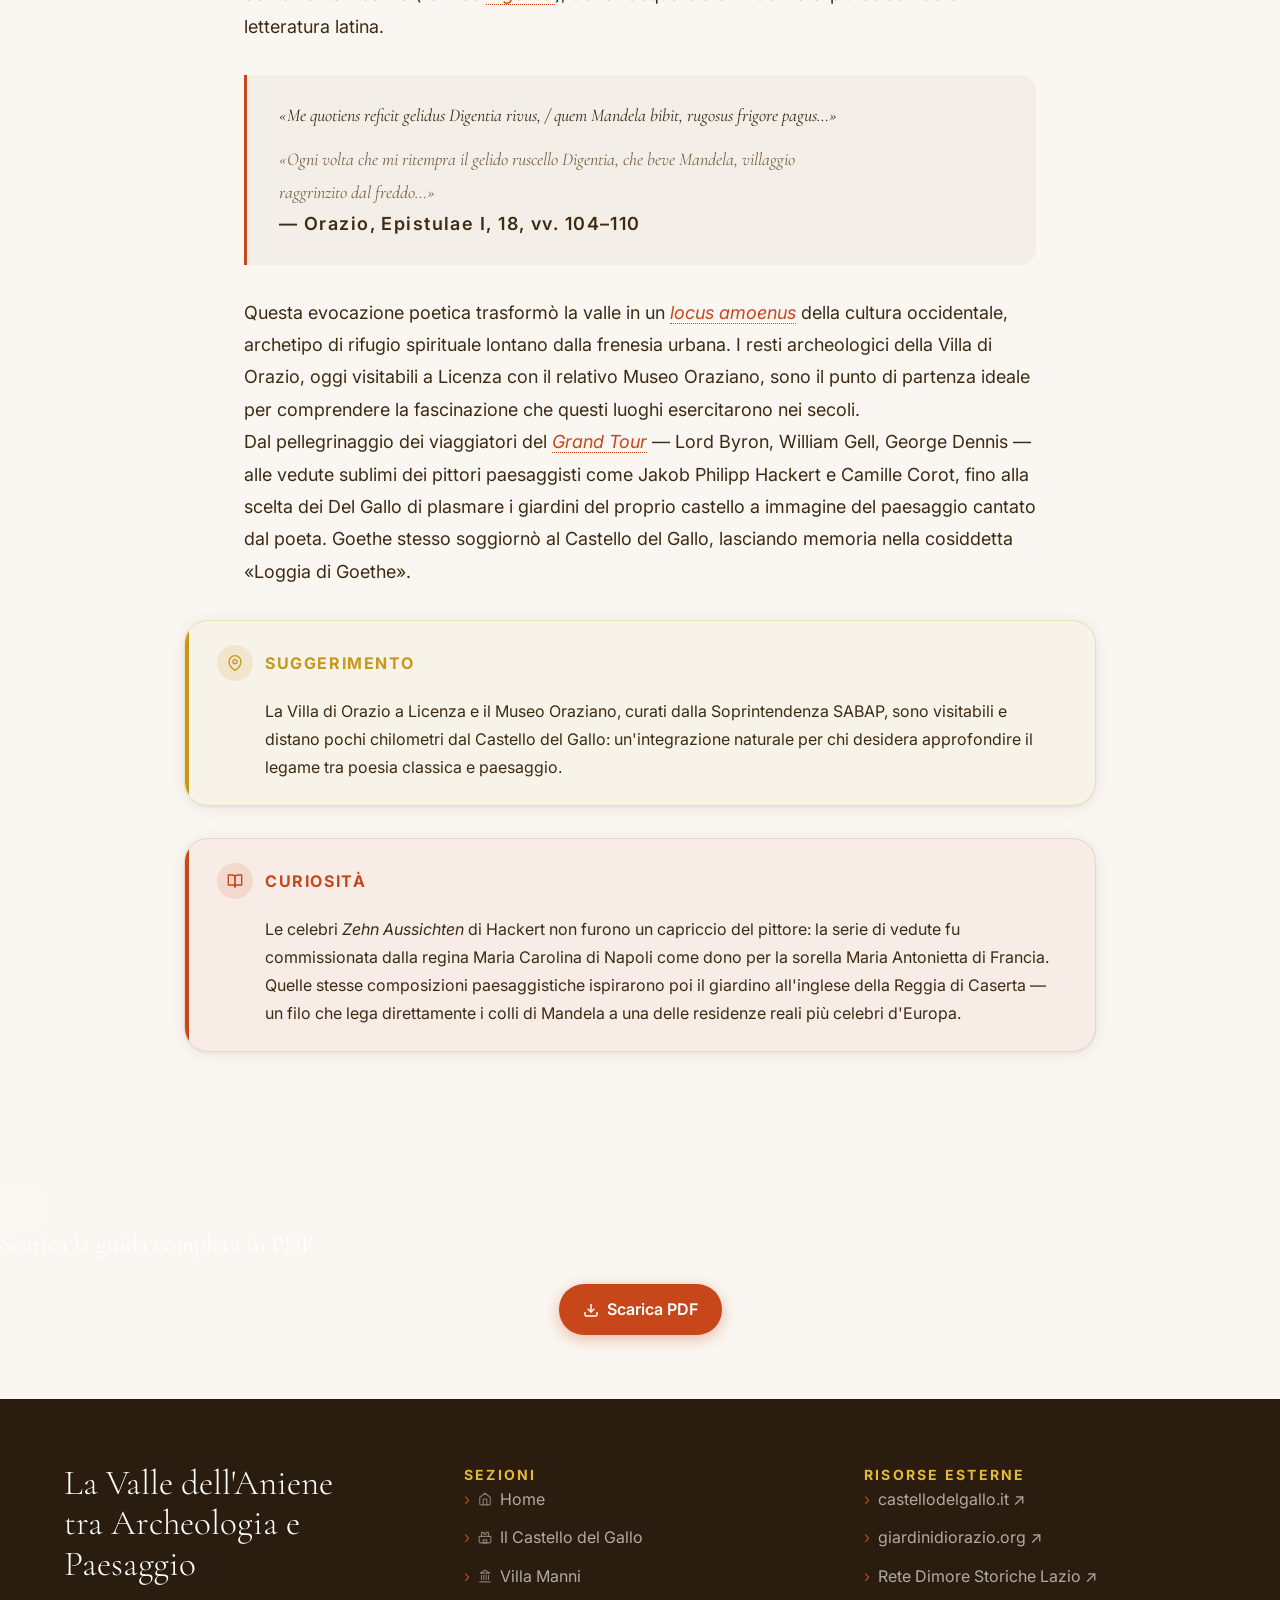
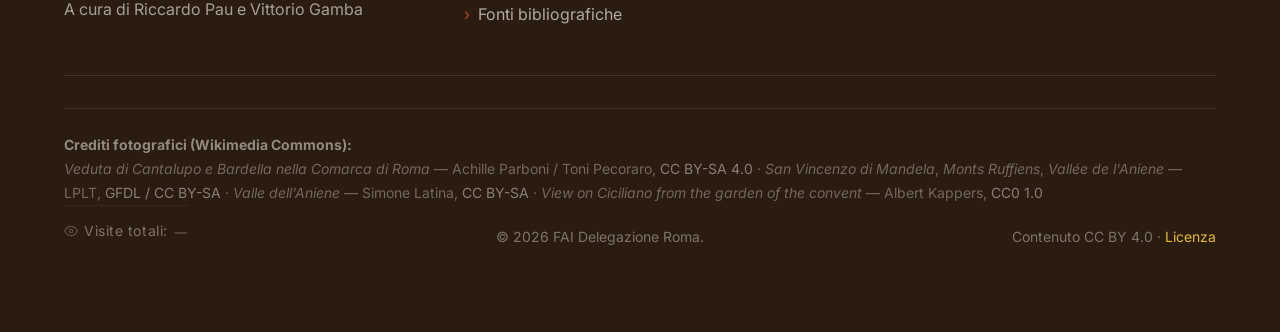
==== commit c1d73102: "Titolo nav espandibile e icone nelle voci di menu CSS: - .nav-logo: da flex-shrink:0 a flex:1 1 auto" ====
--- a/parte-prima.html
+++ b/parte-prima.html
@@ -21,11 +21,11 @@
       </span>
     </a>
     <ul class="nav-links" role="list">
-      <li><a href="index.html">Home</a></li>
-      <li><a href="parte-prima.html" class="active">Il Castello del Gallo</a></li>
-      <li><a href="parte-seconda.html">Villa Manni</a></li>
-      <li><a href="index.html#bibliografia">Fonti</a></li>
-      <li><a href="#" onclick="window.print();return false;">Stampa</a></li>
+      <li><a href="index.html"><svg class="nav-link-icon" width="14" height="14" viewBox="0 0 24 24" fill="none" stroke="currentColor" stroke-width="2" stroke-linecap="round" stroke-linejoin="round" aria-hidden="true"><path d="M3 9l9-7 9 7v11a2 2 0 0 1-2 2H5a2 2 0 0 1-2-2z"/><polyline points="9 22 9 12 15 12 15 22"/></svg>Home</a></li>
+      <li><a href="parte-prima.html" class="active"><svg class="nav-link-icon" width="14" height="14" viewBox="0 0 24 24" fill="none" stroke="currentColor" stroke-width="2" stroke-linecap="round" stroke-linejoin="round" aria-hidden="true"><path d="M22 20v-9H2v9a2 2 0 0 0 2 2h16a2 2 0 0 0 2-2z"/><path d="M18 11V4h-4v3h-4V4H6v7"/><rect x="9" y="17" width="6" height="5"/></svg>Il Castello del Gallo</a></li>
+      <li><a href="parte-seconda.html"><svg class="nav-link-icon" width="14" height="14" viewBox="0 0 24 24" fill="none" stroke="currentColor" stroke-width="2" stroke-linecap="round" stroke-linejoin="round" aria-hidden="true"><line x1="3" y1="22" x2="21" y2="22"/><line x1="6" y1="18" x2="6" y2="11"/><line x1="10" y1="18" x2="10" y2="11"/><line x1="14" y1="18" x2="14" y2="11"/><line x1="18" y1="18" x2="18" y2="11"/><polygon points="12 2 20 7 4 7"/></svg>Villa Manni</a></li>
+      <li><a href="index.html#bibliografia"><svg class="nav-link-icon" width="14" height="14" viewBox="0 0 24 24" fill="none" stroke="currentColor" stroke-width="2" stroke-linecap="round" stroke-linejoin="round" aria-hidden="true"><path d="M2 3h6a4 4 0 0 1 4 4v14a3 3 0 0 0-3-3H2z"/><path d="M22 3h-6a4 4 0 0 0-4 4v14a3 3 0 0 1 3-3h7z"/></svg>Fonti</a></li>
+      <li><a href="#" onclick="window.print();return false;"><svg class="nav-link-icon" width="14" height="14" viewBox="0 0 24 24" fill="none" stroke="currentColor" stroke-width="2" stroke-linecap="round" stroke-linejoin="round" aria-hidden="true"><polyline points="6 9 6 2 18 2 18 9"/><path d="M6 18H4a2 2 0 0 1-2-2v-5a2 2 0 0 1 2-2h16a2 2 0 0 1 2 2v5a2 2 0 0 1-2 2h-2"/><rect x="6" y="14" width="12" height="8"/></svg>Stampa</a></li>
     </ul>
     <button class="nav-menu-btn" aria-label="Apri menu" aria-expanded="false">
       <span></span><span></span><span></span>
@@ -310,9 +310,9 @@
       <div>
         <p class="footer-col-title">Sezioni</p>
         <ul class="footer-links" role="list">
-          <li><a href="index.html">Home</a></li>
-          <li><a href="parte-prima.html">Il Castello del Gallo</a></li>
-          <li><a href="parte-seconda.html">Villa Manni</a></li>
+          <li><a href="index.html"><svg class="nav-link-icon" width="14" height="14" viewBox="0 0 24 24" fill="none" stroke="currentColor" stroke-width="2" stroke-linecap="round" stroke-linejoin="round" aria-hidden="true"><path d="M3 9l9-7 9 7v11a2 2 0 0 1-2 2H5a2 2 0 0 1-2-2z"/><polyline points="9 22 9 12 15 12 15 22"/></svg>Home</a></li>
+          <li><a href="parte-prima.html"><svg class="nav-link-icon" width="14" height="14" viewBox="0 0 24 24" fill="none" stroke="currentColor" stroke-width="2" stroke-linecap="round" stroke-linejoin="round" aria-hidden="true"><path d="M22 20v-9H2v9a2 2 0 0 0 2 2h16a2 2 0 0 0 2-2z"/><path d="M18 11V4h-4v3h-4V4H6v7"/><rect x="9" y="17" width="6" height="5"/></svg>Il Castello del Gallo</a></li>
+          <li><a href="parte-seconda.html"><svg class="nav-link-icon" width="14" height="14" viewBox="0 0 24 24" fill="none" stroke="currentColor" stroke-width="2" stroke-linecap="round" stroke-linejoin="round" aria-hidden="true"><line x1="3" y1="22" x2="21" y2="22"/><line x1="6" y1="18" x2="6" y2="11"/><line x1="10" y1="18" x2="10" y2="11"/><line x1="14" y1="18" x2="14" y2="11"/><line x1="18" y1="18" x2="18" y2="11"/><polygon points="12 2 20 7 4 7"/></svg>Villa Manni</a></li>
           <li><a href="index.html#bibliografia">Fonti bibliografiche</a></li>
         </ul>
       </div>
--- a/css/style.css
+++ b/css/style.css
@@ -129,7 +129,8 @@
   display: flex;
   align-items: center;
   gap: var(--sp-3);
-  flex-shrink: 0;
+  flex: 1 1 auto;
+  min-width: 0;
   text-decoration: none;
 }
 .nav-logo-icon {
@@ -149,6 +150,9 @@
   font-weight: 500;
   color: var(--text-primary);
   letter-spacing: 0.01em;
+  white-space: nowrap;
+  overflow: hidden;
+  text-overflow: ellipsis;
 }
 
 .nav-links {
@@ -159,13 +163,24 @@
   list-style: none;
 }
 .nav-links a {
-  display: block;
+  display: flex;
+  align-items: center;
+  gap: var(--sp-2);
   padding: var(--sp-2) var(--sp-3);
   font-size: var(--text-sm);
   font-weight: 500;
   color: var(--text-muted);
   border-radius: var(--r-sm);
   transition: color var(--transition), background var(--transition);
+}
+.nav-link-icon {
+  flex-shrink: 0;
+  opacity: 0.65;
+  transition: opacity var(--transition);
+}
+.nav-links a:hover .nav-link-icon,
+.nav-links a.active .nav-link-icon {
+  opacity: 1;
 }
 .nav-links a:hover, .nav-links a.active {
   color: var(--fai-orange);
